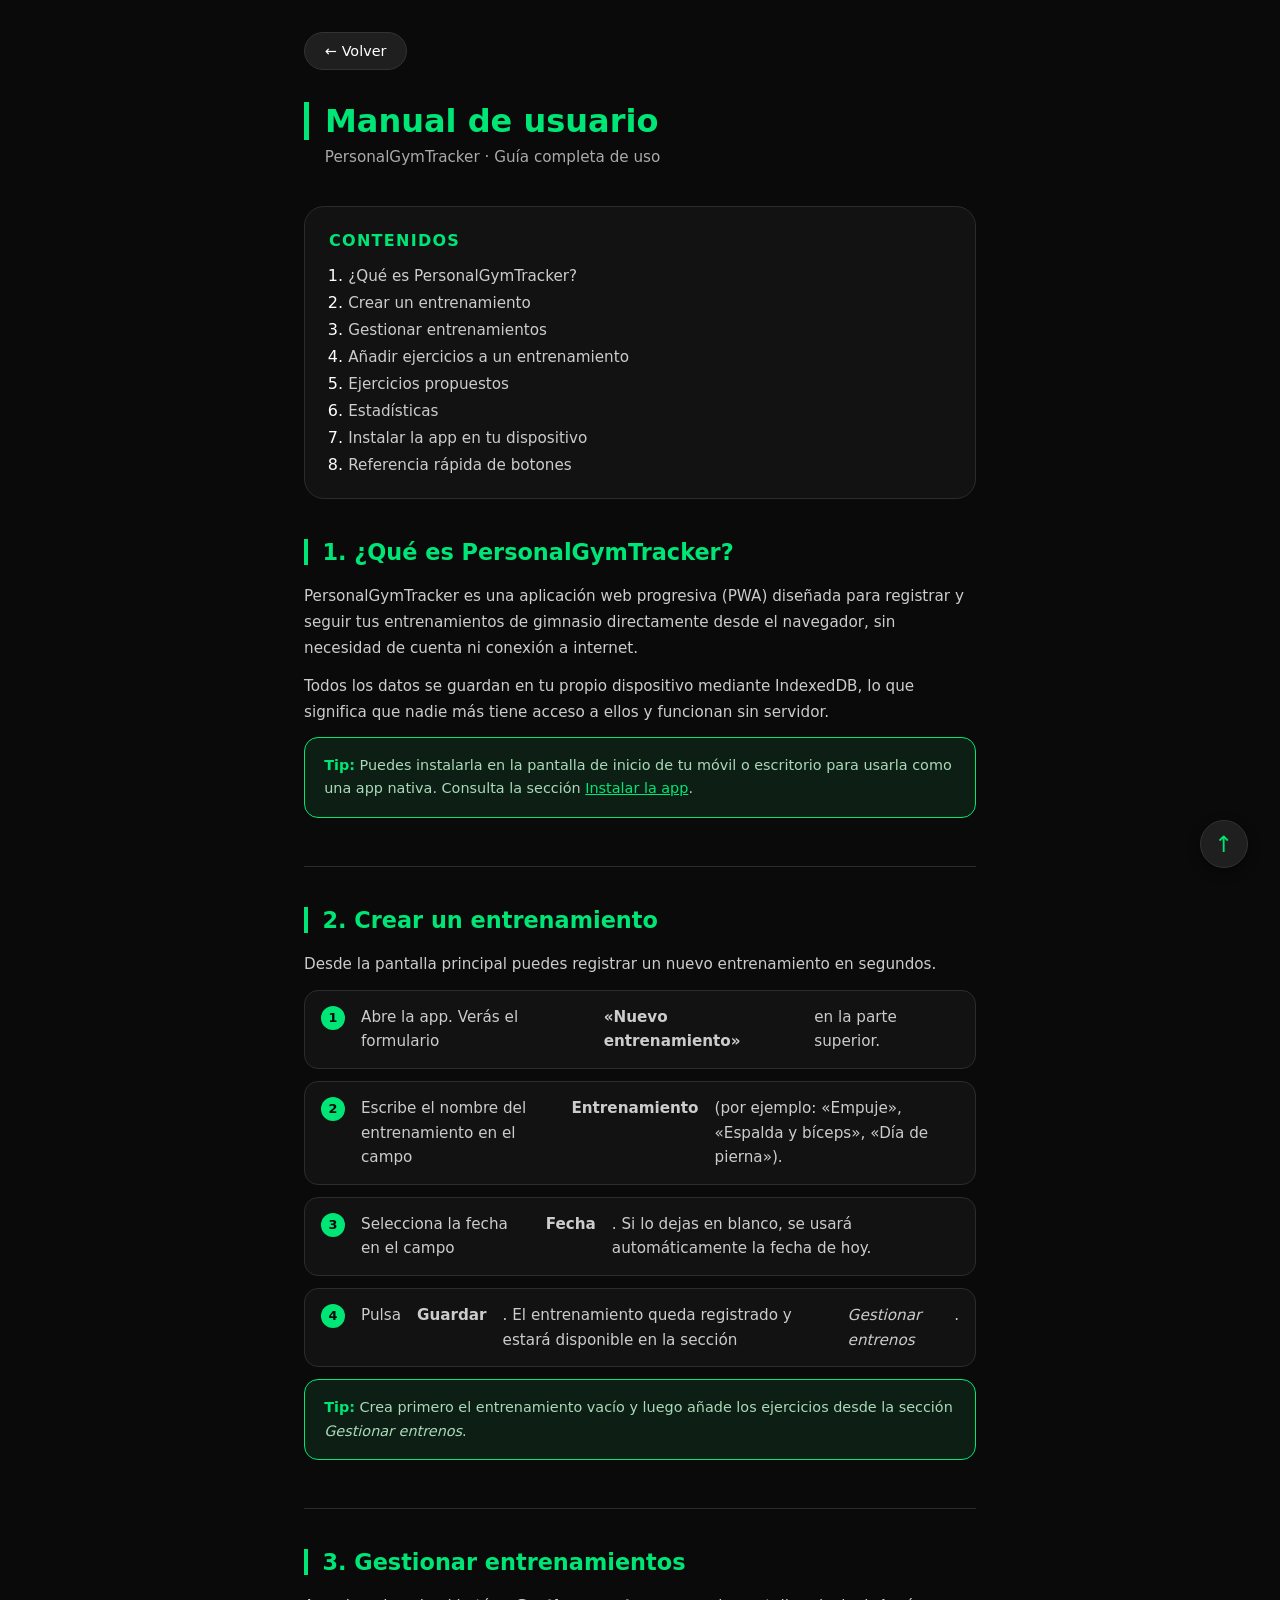
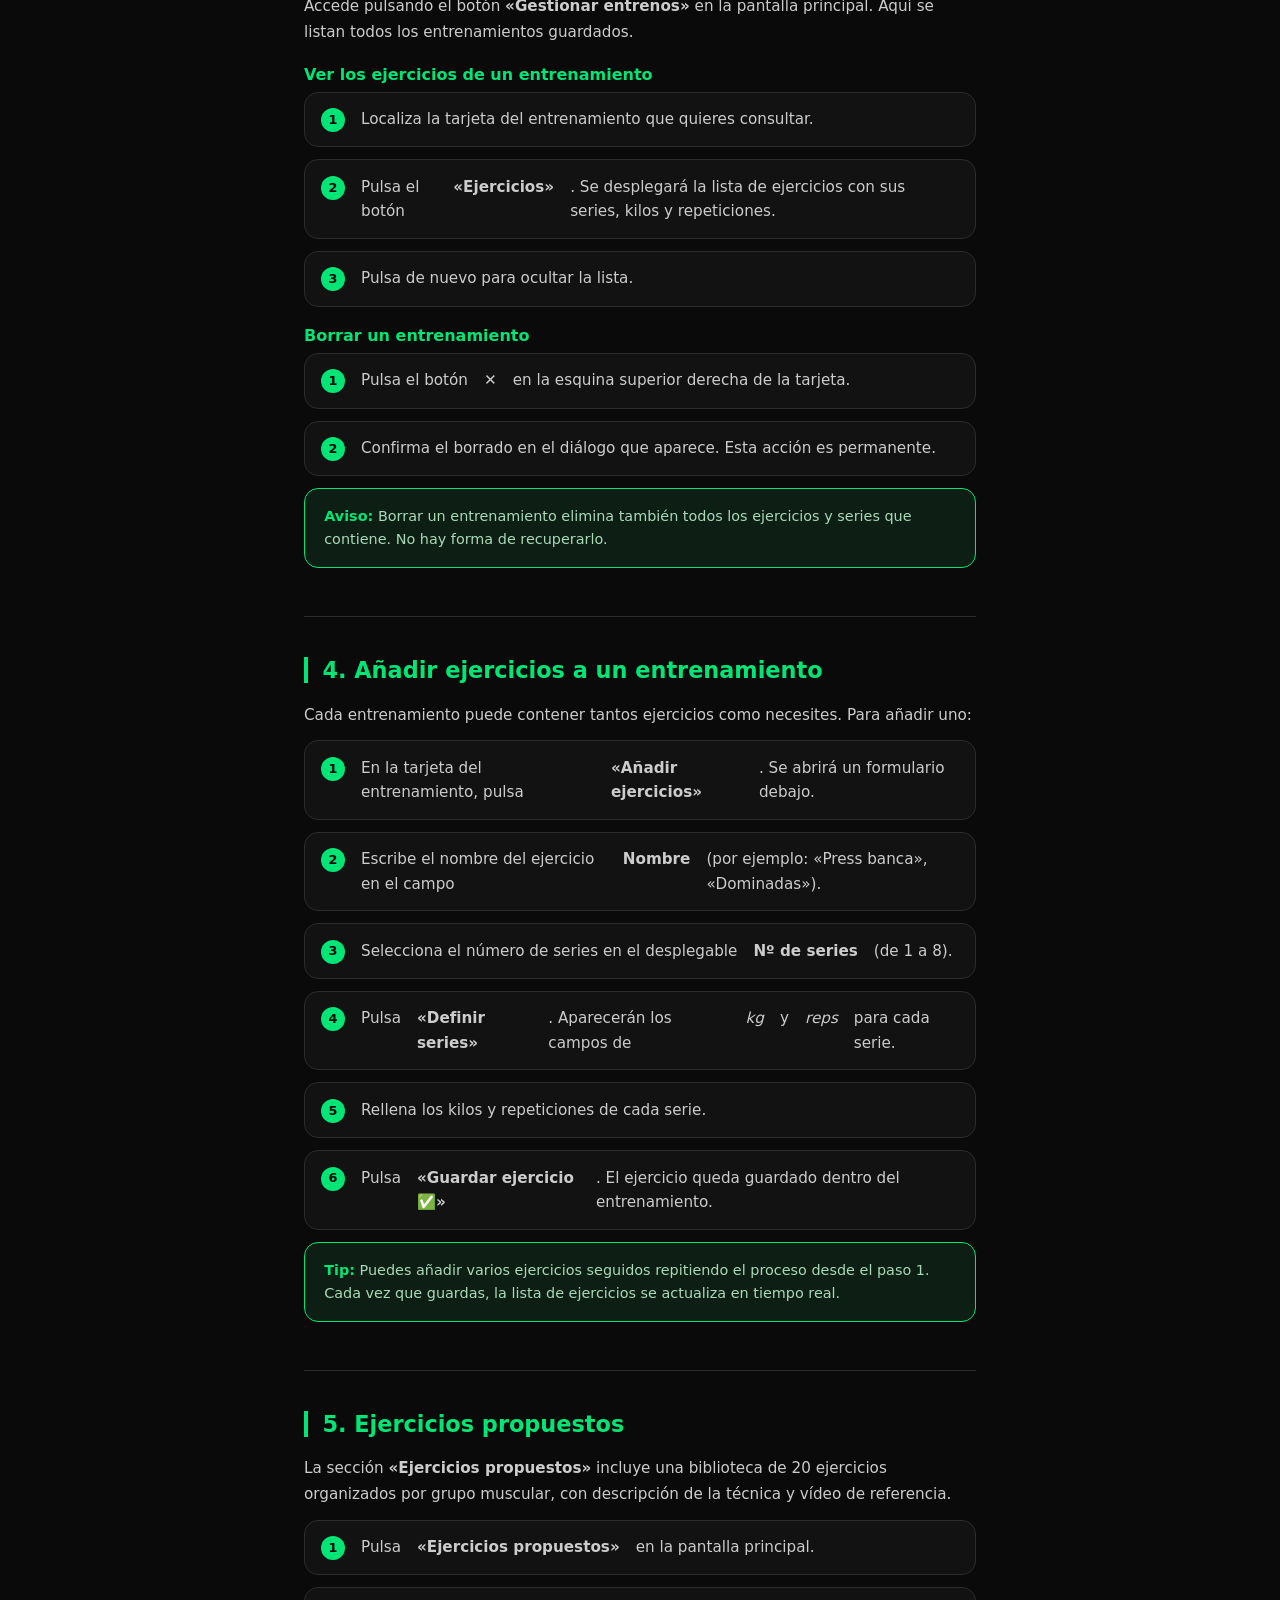
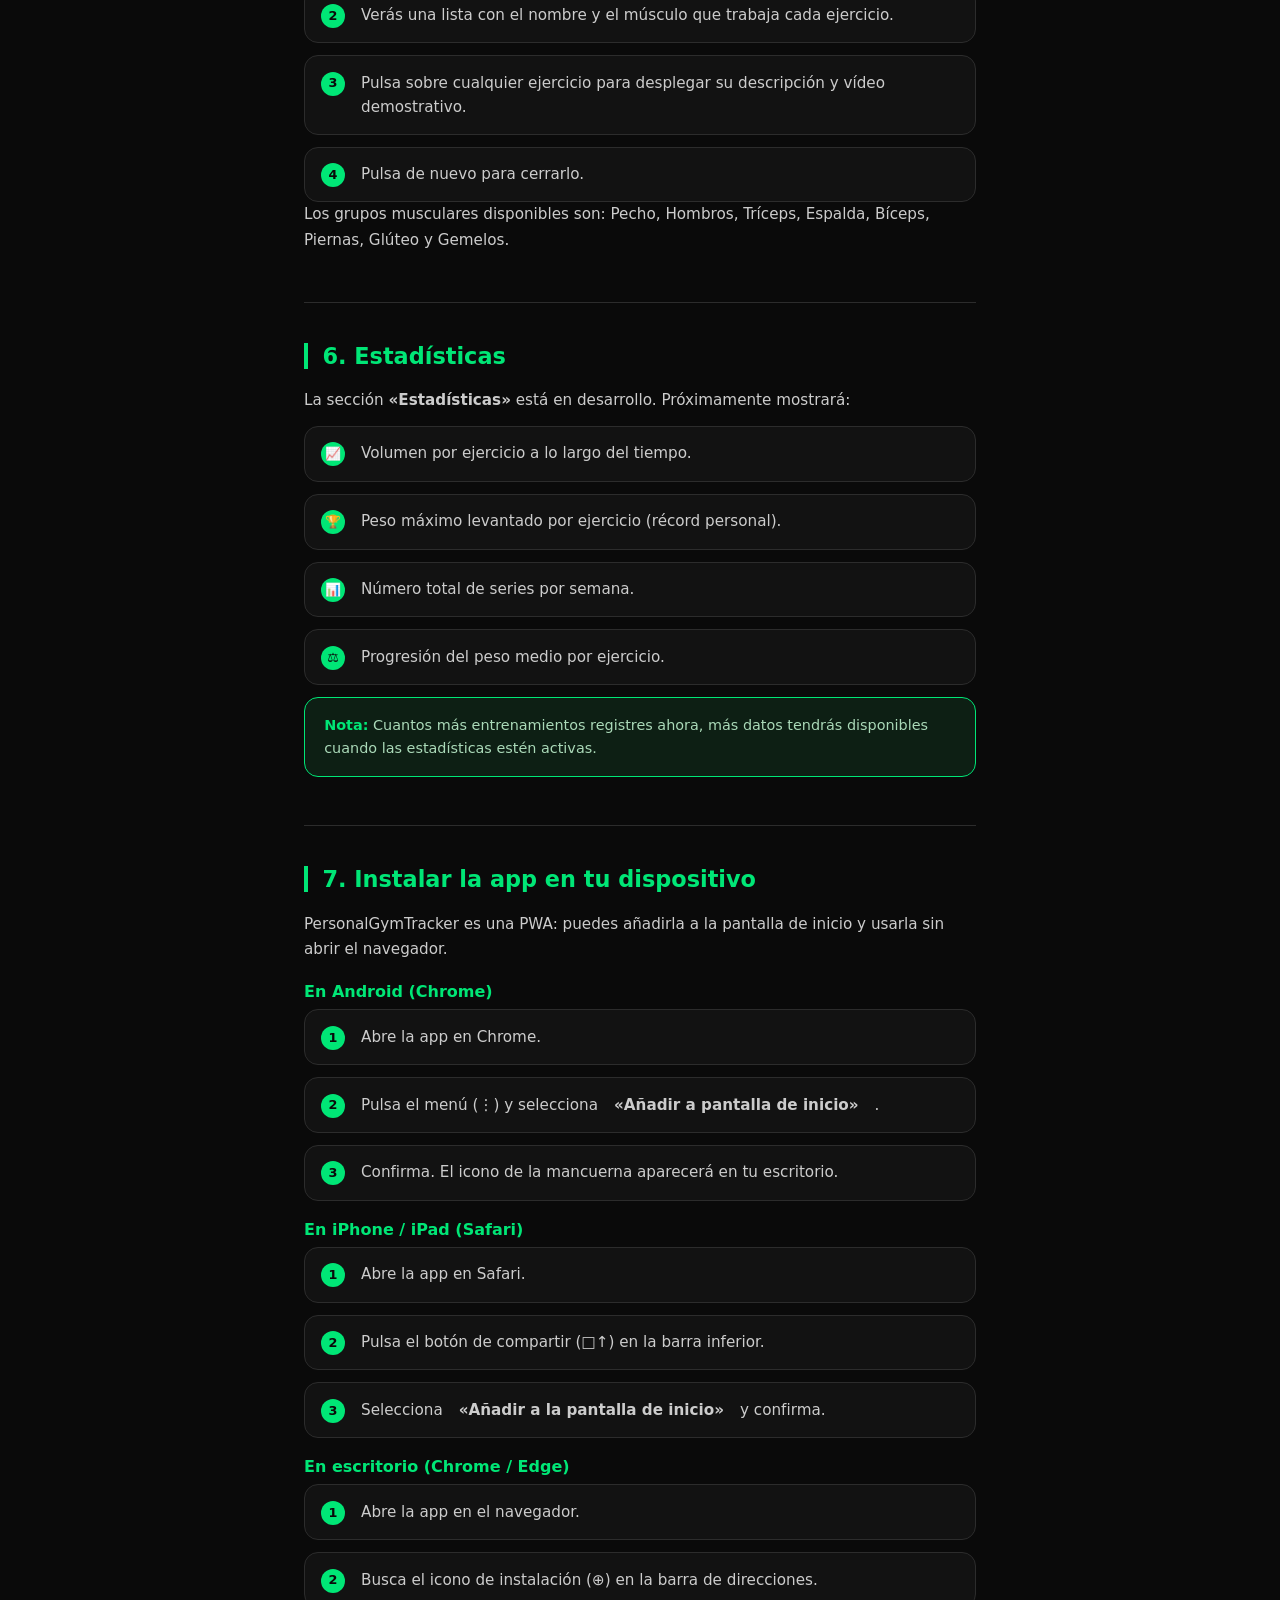
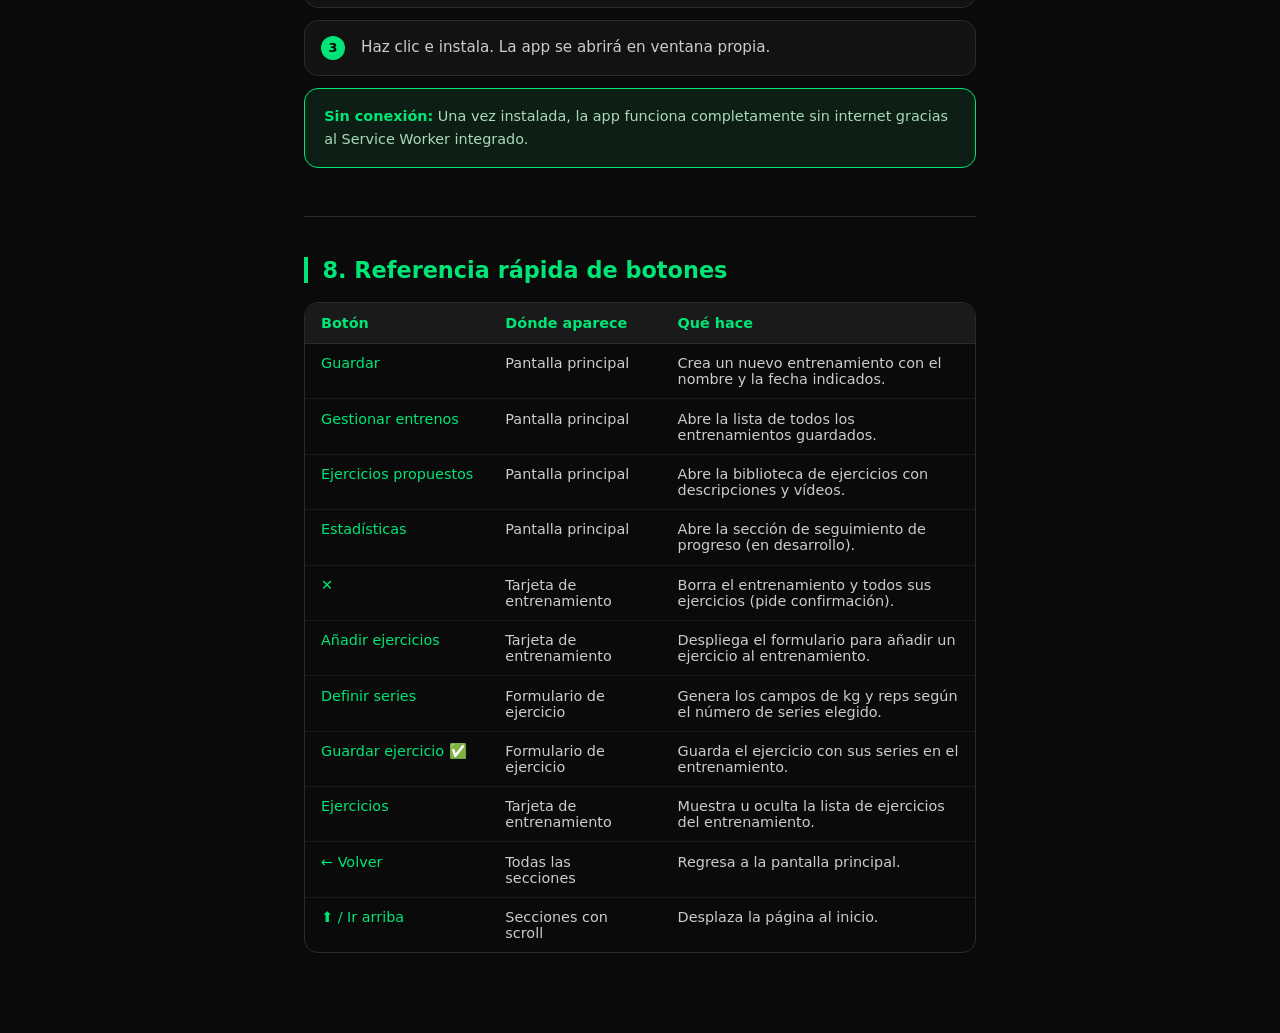
==== manual_usuario.html @ bb11d21a "añadido manual de usuario" ====
<!DOCTYPE html>
<html lang="es">
<head>
  <meta charset="UTF-8">
  <meta name="viewport" content="width=device-width, initial-scale=1.0">
  <title>Manual de usuario — PersonalGymTracker</title>
  <style>
    * {
      margin: 0;
      padding: 0;
      box-sizing: border-box;
    }

    html {
      scroll-behavior: smooth;
    }

    body {
      background-color: #0a0a0a;
      color: #ffffff;
      font-family: system-ui, -apple-system, 'Segoe UI', Roboto, sans-serif;
      padding: 2rem 1.5rem;
      max-width: 720px;
      margin: 0 auto;
    }

    /* ─── CABECERA ─────────────────────────────────────── */
    .cabecera {
      margin-bottom: 2.5rem;
    }

    .cabecera h1 {
      color: #00e676;
      font-size: 2rem;
      font-weight: 700;
      border-left: 5px solid #00e676;
      padding-left: 1rem;
      margin-bottom: 0.5rem;
    }

    .cabecera p {
      color: #aaaaaa;
      font-size: 0.95rem;
      padding-left: 1.3rem;
    }

    /* ─── ÍNDICE ───────────────────────────────────────── */
    nav.indice {
      background-color: #121212;
      border: 1px solid #2c2c2c;
      border-radius: 20px;
      padding: 1.5rem;
      margin-bottom: 2.5rem;
    }

    nav.indice h2 {
      color: #00e676;
      font-size: 1rem;
      font-weight: 600;
      letter-spacing: 0.08em;
      text-transform: uppercase;
      margin-bottom: 1rem;
    }

    nav.indice ol {
      padding-left: 1.2rem;
      display: flex;
      flex-direction: column;
      gap: 0.5rem;
    }

    nav.indice ol li a {
      color: #cccccc;
      text-decoration: none;
      font-size: 0.95rem;
      transition: color 0.2s;
    }

    nav.indice ol li a:hover {
      color: #00e676;
    }

    /* ─── SECCIONES ────────────────────────────────────── */
    section {
      margin-bottom: 3rem;
      scroll-margin-top: 2rem;
    }

    section h2 {
      color: #00e676;
      font-size: 1.4rem;
      font-weight: 700;
      border-left: 4px solid #00e676;
      padding-left: 0.9rem;
      margin-bottom: 1.2rem;
    }

    section h3 {
      color: #00e676;
      font-size: 1rem;
      font-weight: 600;
      margin: 1.2rem 0 0.5rem 0;
    }

    section p {
      color: #cccccc;
      line-height: 1.7;
      font-size: 0.95rem;
      margin-bottom: 0.75rem;
    }

    /* ─── PASOS NUMERADOS ──────────────────────────────── */
    ol.pasos {
      list-style: none;
      padding: 0;
      display: flex;
      flex-direction: column;
      gap: 0.75rem;
      margin-top: 0.5rem;
    }

    ol.pasos li {
      display: flex;
      gap: 1rem;
      align-items: flex-start;
      background-color: #121212;
      border: 1px solid #2c2c2c;
      border-radius: 14px;
      padding: 0.9rem 1rem;
      color: #cccccc;
      font-size: 0.95rem;
      line-height: 1.6;
    }

    ol.pasos li .num {
      flex-shrink: 0;
      background-color: #00e676;
      color: #0a0a0a;
      font-weight: 700;
      font-size: 0.8rem;
      width: 24px;
      height: 24px;
      border-radius: 50%;
      display: flex;
      align-items: center;
      justify-content: center;
      margin-top: 1px;
    }

    /* ─── AVISO / TIP ──────────────────────────────────── */
    .tip {
      background-color: #0d1f14;
      border: 1px solid #00e676;
      border-radius: 14px;
      padding: 1rem 1.2rem;
      color: #aad9b8;
      font-size: 0.9rem;
      line-height: 1.6;
      margin-top: 0.75rem;
    }

    .tip strong {
      color: #00e676;
    }

    /* ─── TABLA DE REFERENCIA ──────────────────────────── */
    .tabla-wrapper {
      overflow-x: auto;
      margin-top: 0.5rem;
      border-radius: 14px;
      border: 1px solid #2c2c2c;
    }

    table {
      width: 100%;
      border-collapse: collapse;
      font-size: 0.9rem;
    }

    thead tr {
      background-color: #1a1a1a;
    }

    thead th {
      color: #00e676;
      text-align: left;
      padding: 0.75rem 1rem;
      font-weight: 600;
      border-bottom: 1px solid #2c2c2c;
    }

    tbody tr {
      border-bottom: 1px solid #1a1a1a;
    }

    tbody tr:last-child {
      border-bottom: none;
    }

    tbody td {
      padding: 0.7rem 1rem;
      color: #cccccc;
      vertical-align: top;
    }

    tbody td:first-child {
      color: #00e676;
      font-weight: 500;
      white-space: nowrap;
    }

    /* ─── DIVISOR ──────────────────────────────────────── */
    hr {
      border: none;
      border-top: 1px solid #2c2c2c;
      margin: 2.5rem 0;
    }

    /* ─── BOTÓN VOLVER ─────────────────────────────────── */
    .btn-volver {
      display: inline-block;
      background-color: #1f1f1f;
      border: 1px solid #333;
      color: white;
      padding: 10px 20px;
      font-size: 0.9rem;
      font-weight: 500;
      border-radius: 60px;
      cursor: pointer;
      transition: all 0.2s ease;
      text-decoration: none;
      margin-bottom: 2rem;
    }

    .btn-volver:hover {
      background-color: #2a2a2a;
      border-color: #00e676;
      color: #00e676;
    }

    /* ─── BOTÓN IR ARRIBA ──────────────────────────────── */
    a.ir-arriba {
      position: fixed;
      bottom: 2rem;
      right: 2rem;
      background-color: #1f1f1f;
      border: 1px solid #333;
      color: #00e676;
      width: 48px;
      height: 48px;
      border-radius: 50%;
      display: flex;
      align-items: center;
      justify-content: center;
      text-decoration: none;
      font-size: 1.4rem;
      transition: all 0.2s ease;
      box-shadow: 0 4px 12px rgba(0,0,0,0.4);
      z-index: 100;
    }

    a.ir-arriba:hover {
      background-color: #2a2a2a;
      border-color: #00e676;
      transform: scale(1.1);
    }

    /* ─── RESPONSIVE ───────────────────────────────────── */
    @media (max-width: 550px) {
      body { padding: 1rem; }
      .cabecera h1 { font-size: 1.6rem; }
      section h2 { font-size: 1.2rem; }
      a.ir-arriba { bottom: 1rem; right: 1rem; width: 40px; height: 40px; font-size: 1.1rem; }
    }
  </style>
</head>

<body id="arriba">

  <a class="btn-volver" href="index.html">← Volver</a>

  <div class="cabecera">
    <h1>Manual de usuario</h1>
    <p>PersonalGymTracker · Guía completa de uso</p>
  </div>

  <!-- ÍNDICE -->
  <nav class="indice" aria-label="Índice de contenidos">
    <h2>Contenidos</h2>
    <ol>
      <li><a href="#que-es">¿Qué es PersonalGymTracker?</a></li>
      <li><a href="#crear-entreno">Crear un entrenamiento</a></li>
      <li><a href="#gestionar-entrenos">Gestionar entrenamientos</a></li>
      <li><a href="#añadir-ejercicios">Añadir ejercicios a un entrenamiento</a></li>
      <li><a href="#ejercicios-propuestos">Ejercicios propuestos</a></li>
      <li><a href="#estadisticas">Estadísticas</a></li>
      <li><a href="#instalar">Instalar la app en tu dispositivo</a></li>
      <li><a href="#referencia">Referencia rápida de botones</a></li>
    </ol>
  </nav>

  <!-- 1. QUÉ ES -->
  <section id="que-es">
    <h2>1. ¿Qué es PersonalGymTracker?</h2>
    <p>PersonalGymTracker es una aplicación web progresiva (PWA) diseñada para registrar y seguir tus entrenamientos de gimnasio directamente desde el navegador, sin necesidad de cuenta ni conexión a internet.</p>
    <p>Todos los datos se guardan en tu propio dispositivo mediante IndexedDB, lo que significa que nadie más tiene acceso a ellos y funcionan sin servidor.</p>
    <div class="tip">
      <strong>Tip:</strong> Puedes instalarla en la pantalla de inicio de tu móvil o escritorio para usarla como una app nativa. Consulta la sección <a href="#instalar" style="color:#00e676">Instalar la app</a>.
    </div>
  </section>

  <hr>

  <!-- 2. CREAR ENTRENO -->
  <section id="crear-entreno">
    <h2>2. Crear un entrenamiento</h2>
    <p>Desde la pantalla principal puedes registrar un nuevo entrenamiento en segundos.</p>
    <ol class="pasos">
      <li><span class="num">1</span>Abre la app. Verás el formulario <strong>«Nuevo entrenamiento»</strong> en la parte superior.</li>
      <li><span class="num">2</span>Escribe el nombre del entrenamiento en el campo <strong>Entrenamiento</strong> (por ejemplo: «Empuje», «Espalda y bíceps», «Día de pierna»).</li>
      <li><span class="num">3</span>Selecciona la fecha en el campo <strong>Fecha</strong>. Si lo dejas en blanco, se usará automáticamente la fecha de hoy.</li>
      <li><span class="num">4</span>Pulsa <strong>Guardar</strong>. El entrenamiento queda registrado y estará disponible en la sección <em>Gestionar entrenos</em>.</li>
    </ol>
    <div class="tip">
      <strong>Tip:</strong> Crea primero el entrenamiento vacío y luego añade los ejercicios desde la sección <em>Gestionar entrenos</em>.
    </div>
  </section>

  <hr>

  <!-- 3. GESTIONAR ENTRENOS -->
  <section id="gestionar-entrenos">
    <h2>3. Gestionar entrenamientos</h2>
    <p>Accede pulsando el botón <strong>«Gestionar entrenos»</strong> en la pantalla principal. Aquí se listan todos los entrenamientos guardados.</p>

    <h3>Ver los ejercicios de un entrenamiento</h3>
    <ol class="pasos">
      <li><span class="num">1</span>Localiza la tarjeta del entrenamiento que quieres consultar.</li>
      <li><span class="num">2</span>Pulsa el botón <strong>«Ejercicios»</strong>. Se desplegará la lista de ejercicios con sus series, kilos y repeticiones.</li>
      <li><span class="num">3</span>Pulsa de nuevo para ocultar la lista.</li>
    </ol>

    <h3>Borrar un entrenamiento</h3>
    <ol class="pasos">
      <li><span class="num">1</span>Pulsa el botón <strong>✕</strong> en la esquina superior derecha de la tarjeta.</li>
      <li><span class="num">2</span>Confirma el borrado en el diálogo que aparece. Esta acción es permanente.</li>
    </ol>

    <div class="tip">
      <strong>Aviso:</strong> Borrar un entrenamiento elimina también todos los ejercicios y series que contiene. No hay forma de recuperarlo.
    </div>
  </section>

  <hr>

  <!-- 4. AÑADIR EJERCICIOS -->
  <section id="añadir-ejercicios">
    <h2>4. Añadir ejercicios a un entrenamiento</h2>
    <p>Cada entrenamiento puede contener tantos ejercicios como necesites. Para añadir uno:</p>
    <ol class="pasos">
      <li><span class="num">1</span>En la tarjeta del entrenamiento, pulsa <strong>«Añadir ejercicios»</strong>. Se abrirá un formulario debajo.</li>
      <li><span class="num">2</span>Escribe el nombre del ejercicio en el campo <strong>Nombre</strong> (por ejemplo: «Press banca», «Dominadas»).</li>
      <li><span class="num">3</span>Selecciona el número de series en el desplegable <strong>Nº de series</strong> (de 1 a 8).</li>
      <li><span class="num">4</span>Pulsa <strong>«Definir series»</strong>. Aparecerán los campos de <em>kg</em> y <em>reps</em> para cada serie.</li>
      <li><span class="num">5</span>Rellena los kilos y repeticiones de cada serie.</li>
      <li><span class="num">6</span>Pulsa <strong>«Guardar ejercicio ✅»</strong>. El ejercicio queda guardado dentro del entrenamiento.</li>
    </ol>
    <div class="tip">
      <strong>Tip:</strong> Puedes añadir varios ejercicios seguidos repitiendo el proceso desde el paso 1. Cada vez que guardas, la lista de ejercicios se actualiza en tiempo real.
    </div>
  </section>

  <hr>

  <!-- 5. EJERCICIOS PROPUESTOS -->
  <section id="ejercicios-propuestos">
    <h2>5. Ejercicios propuestos</h2>
    <p>La sección <strong>«Ejercicios propuestos»</strong> incluye una biblioteca de 20 ejercicios organizados por grupo muscular, con descripción de la técnica y vídeo de referencia.</p>
    <ol class="pasos">
      <li><span class="num">1</span>Pulsa <strong>«Ejercicios propuestos»</strong> en la pantalla principal.</li>
      <li><span class="num">2</span>Verás una lista con el nombre y el músculo que trabaja cada ejercicio.</li>
      <li><span class="num">3</span>Pulsa sobre cualquier ejercicio para desplegar su descripción y vídeo demostrativo.</li>
      <li><span class="num">4</span>Pulsa de nuevo para cerrarlo.</li>
    </ol>
    <p>Los grupos musculares disponibles son: Pecho, Hombros, Tríceps, Espalda, Bíceps, Piernas, Glúteo y Gemelos.</p>
  </section>

  <hr>

  <!-- 6. ESTADÍSTICAS -->
  <section id="estadisticas">
    <h2>6. Estadísticas</h2>
    <p>La sección <strong>«Estadísticas»</strong> está en desarrollo. Próximamente mostrará:</p>
    <ol class="pasos">
      <li><span class="num">📈</span>Volumen por ejercicio a lo largo del tiempo.</li>
      <li><span class="num">🏆</span>Peso máximo levantado por ejercicio (récord personal).</li>
      <li><span class="num">📊</span>Número total de series por semana.</li>
      <li><span class="num">⚖️</span>Progresión del peso medio por ejercicio.</li>
    </ol>
    <div class="tip">
      <strong>Nota:</strong> Cuantos más entrenamientos registres ahora, más datos tendrás disponibles cuando las estadísticas estén activas.
    </div>
  </section>

  <hr>

  <!-- 7. INSTALAR -->
  <section id="instalar">
    <h2>7. Instalar la app en tu dispositivo</h2>
    <p>PersonalGymTracker es una PWA: puedes añadirla a la pantalla de inicio y usarla sin abrir el navegador.</p>

    <h3>En Android (Chrome)</h3>
    <ol class="pasos">
      <li><span class="num">1</span>Abre la app en Chrome.</li>
      <li><span class="num">2</span>Pulsa el menú (⋮) y selecciona <strong>«Añadir a pantalla de inicio»</strong>.</li>
      <li><span class="num">3</span>Confirma. El icono de la mancuerna aparecerá en tu escritorio.</li>
    </ol>

    <h3>En iPhone / iPad (Safari)</h3>
    <ol class="pasos">
      <li><span class="num">1</span>Abre la app en Safari.</li>
      <li><span class="num">2</span>Pulsa el botón de compartir (□↑) en la barra inferior.</li>
      <li><span class="num">3</span>Selecciona <strong>«Añadir a la pantalla de inicio»</strong> y confirma.</li>
    </ol>

    <h3>En escritorio (Chrome / Edge)</h3>
    <ol class="pasos">
      <li><span class="num">1</span>Abre la app en el navegador.</li>
      <li><span class="num">2</span>Busca el icono de instalación (⊕) en la barra de direcciones.</li>
      <li><span class="num">3</span>Haz clic e instala. La app se abrirá en ventana propia.</li>
    </ol>

    <div class="tip">
      <strong>Sin conexión:</strong> Una vez instalada, la app funciona completamente sin internet gracias al Service Worker integrado.
    </div>
  </section>

  <hr>

  <!-- 8. REFERENCIA RÁPIDA -->
  <section id="referencia">
    <h2>8. Referencia rápida de botones</h2>
    <div class="tabla-wrapper">
      <table>
        <thead>
          <tr>
            <th>Botón</th>
            <th>Dónde aparece</th>
            <th>Qué hace</th>
          </tr>
        </thead>
        <tbody>
          <tr>
            <td>Guardar</td>
            <td>Pantalla principal</td>
            <td>Crea un nuevo entrenamiento con el nombre y la fecha indicados.</td>
          </tr>
          <tr>
            <td>Gestionar entrenos</td>
            <td>Pantalla principal</td>
            <td>Abre la lista de todos los entrenamientos guardados.</td>
          </tr>
          <tr>
            <td>Ejercicios propuestos</td>
            <td>Pantalla principal</td>
            <td>Abre la biblioteca de ejercicios con descripciones y vídeos.</td>
          </tr>
          <tr>
            <td>Estadísticas</td>
            <td>Pantalla principal</td>
            <td>Abre la sección de seguimiento de progreso (en desarrollo).</td>
          </tr>
          <tr>
            <td>✕</td>
            <td>Tarjeta de entrenamiento</td>
            <td>Borra el entrenamiento y todos sus ejercicios (pide confirmación).</td>
          </tr>
          <tr>
            <td>Añadir ejercicios</td>
            <td>Tarjeta de entrenamiento</td>
            <td>Despliega el formulario para añadir un ejercicio al entrenamiento.</td>
          </tr>
          <tr>
            <td>Definir series</td>
            <td>Formulario de ejercicio</td>
            <td>Genera los campos de kg y reps según el número de series elegido.</td>
          </tr>
          <tr>
            <td>Guardar ejercicio ✅</td>
            <td>Formulario de ejercicio</td>
            <td>Guarda el ejercicio con sus series en el entrenamiento.</td>
          </tr>
          <tr>
            <td>Ejercicios</td>
            <td>Tarjeta de entrenamiento</td>
            <td>Muestra u oculta la lista de ejercicios del entrenamiento.</td>
          </tr>
          <tr>
            <td>← Volver</td>
            <td>Todas las secciones</td>
            <td>Regresa a la pantalla principal.</td>
          </tr>
          <tr>
            <td>⬆ / Ir arriba</td>
            <td>Secciones con scroll</td>
            <td>Desplaza la página al inicio.</td>
          </tr>
        </tbody>
      </table>
    </div>
  </section>

  <a class="ir-arriba" href="#arriba" aria-label="Ir arriba">↑</a>

</body>
</html>
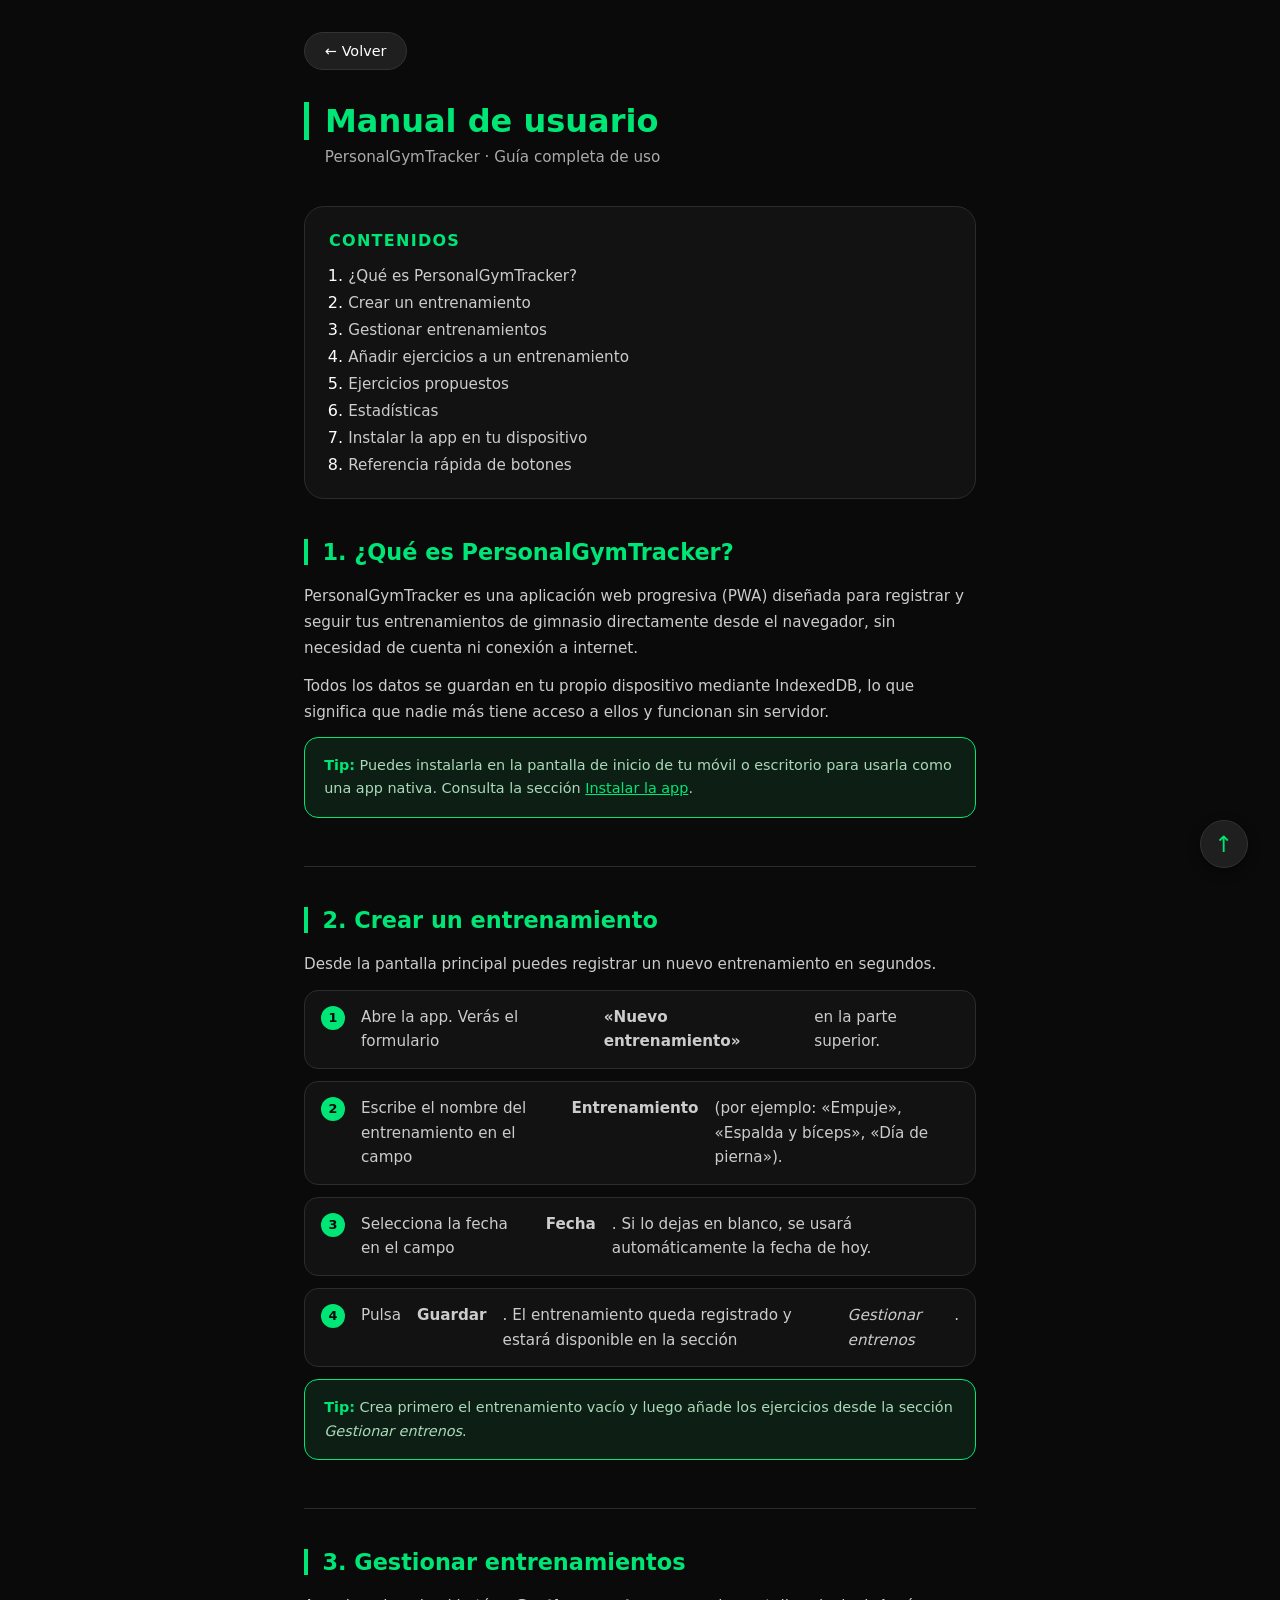
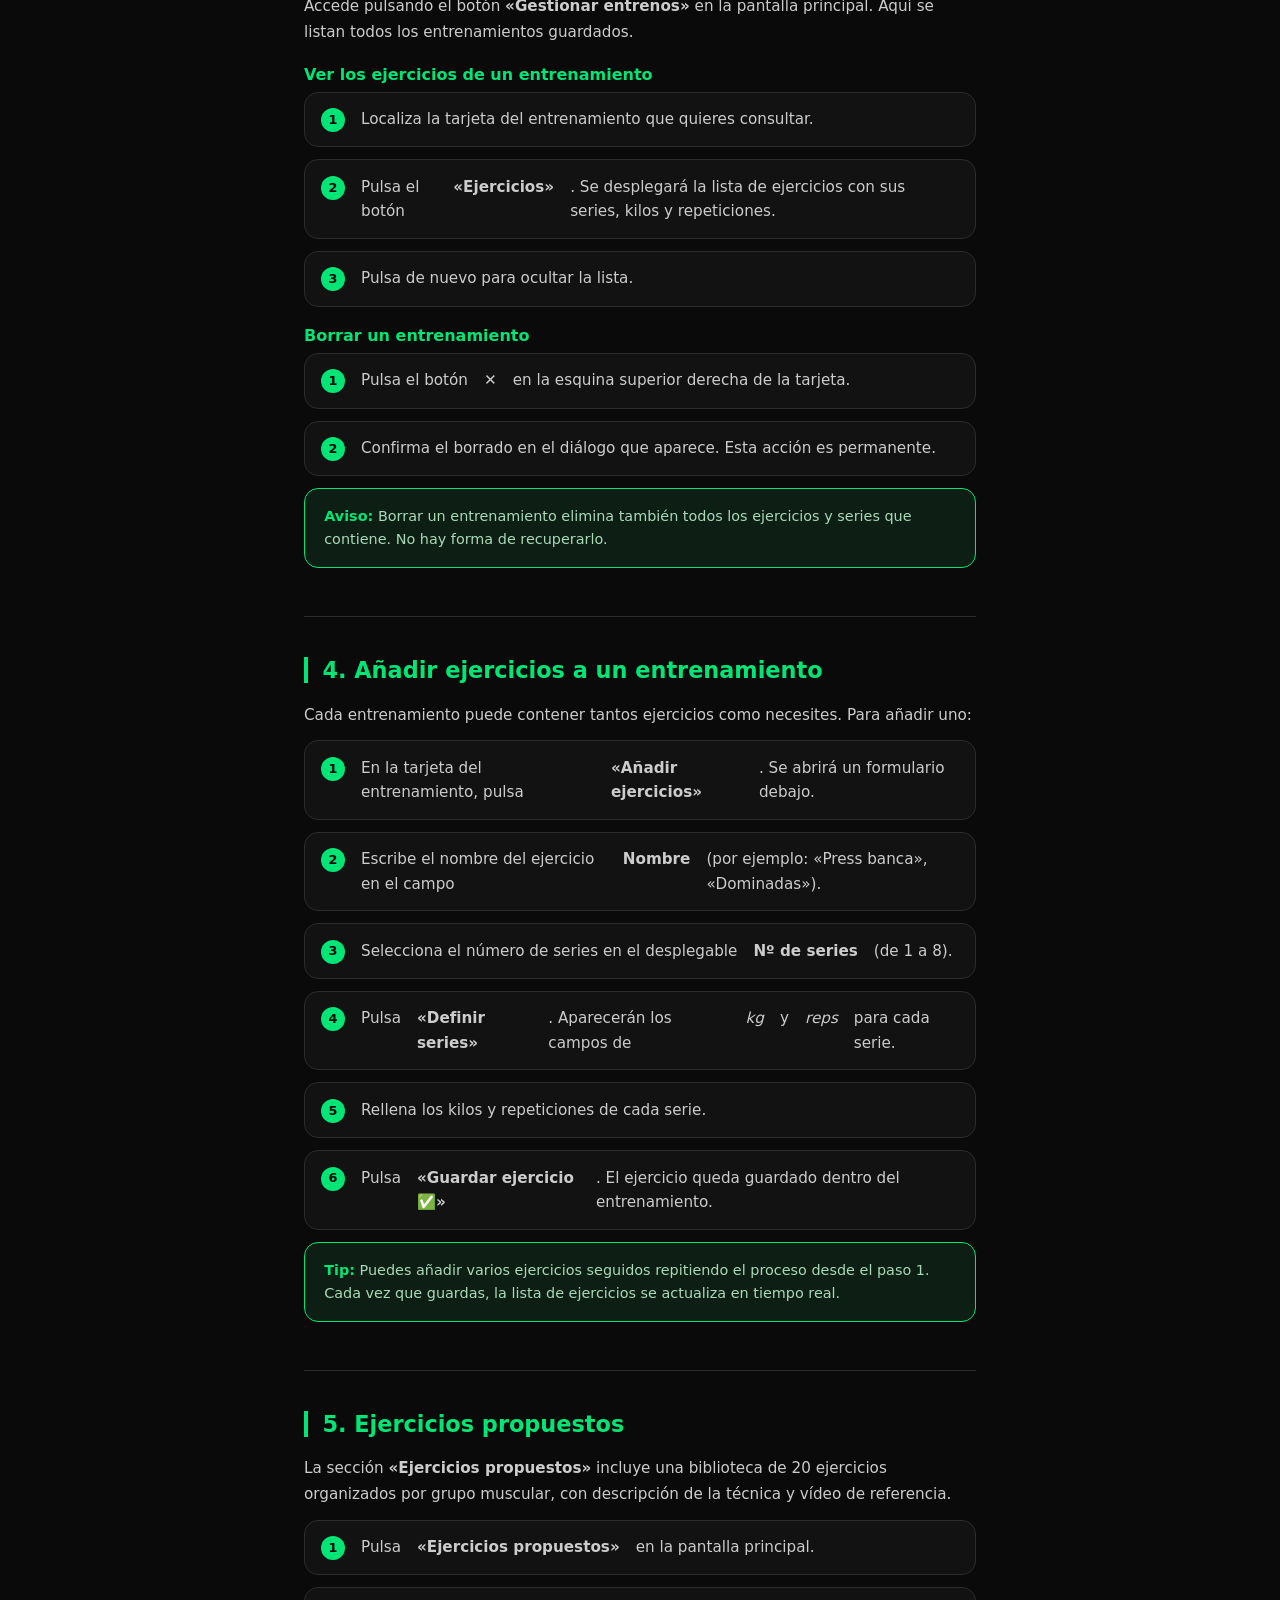
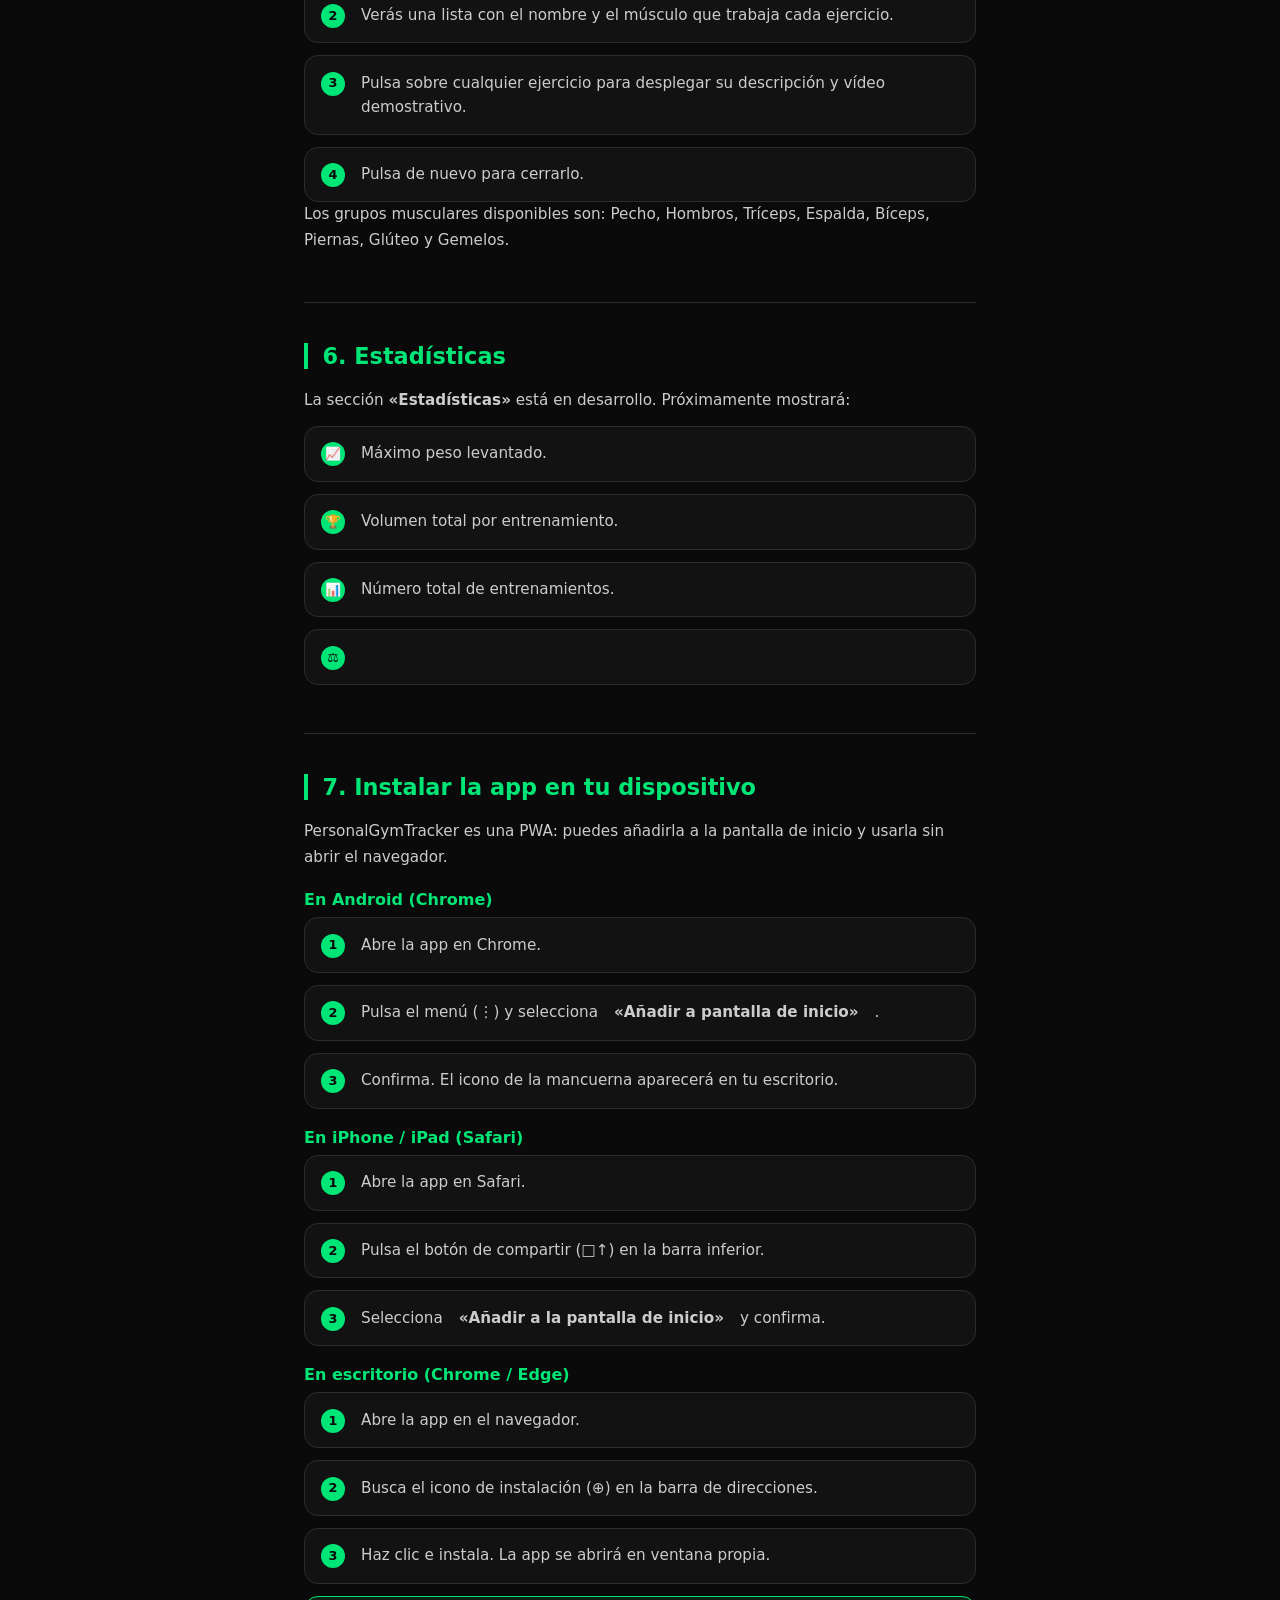
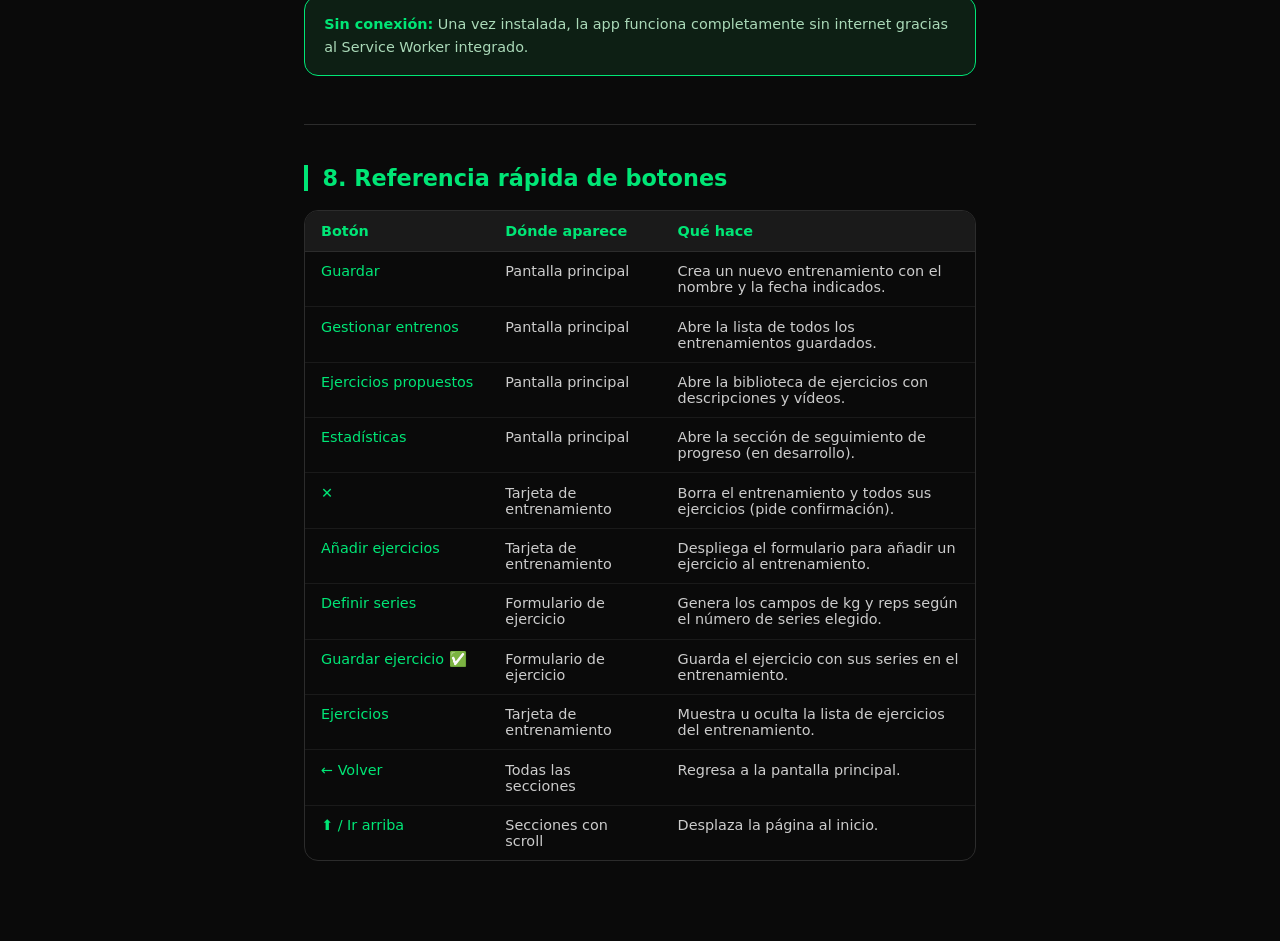
==== commit 0b9c30d9: "cambios en seccion entrenos, implementado desplegable para seleccionar nombre del entreno en lugar d" ====
--- a/manual_usuario.html
+++ b/manual_usuario.html
@@ -392,14 +392,11 @@
     <h2>6. Estadísticas</h2>
     <p>La sección <strong>«Estadísticas»</strong> está en desarrollo. Próximamente mostrará:</p>
     <ol class="pasos">
-      <li><span class="num">📈</span>Volumen por ejercicio a lo largo del tiempo.</li>
-      <li><span class="num">🏆</span>Peso máximo levantado por ejercicio (récord personal).</li>
-      <li><span class="num">📊</span>Número total de series por semana.</li>
-      <li><span class="num">⚖️</span>Progresión del peso medio por ejercicio.</li>
-    </ol>
-    <div class="tip">
-      <strong>Nota:</strong> Cuantos más entrenamientos registres ahora, más datos tendrás disponibles cuando las estadísticas estén activas.
-    </div>
+      <li><span class="num">📈</span>Máximo peso levantado.</li>
+      <li><span class="num">🏆</span>Volumen total por entrenamiento.</li>
+      <li><span class="num">📊</span>Número total de entrenamientos.</li>
+      <li><span class="num">⚖️</span></li>
+    </ol>
   </section>
 
   <hr>
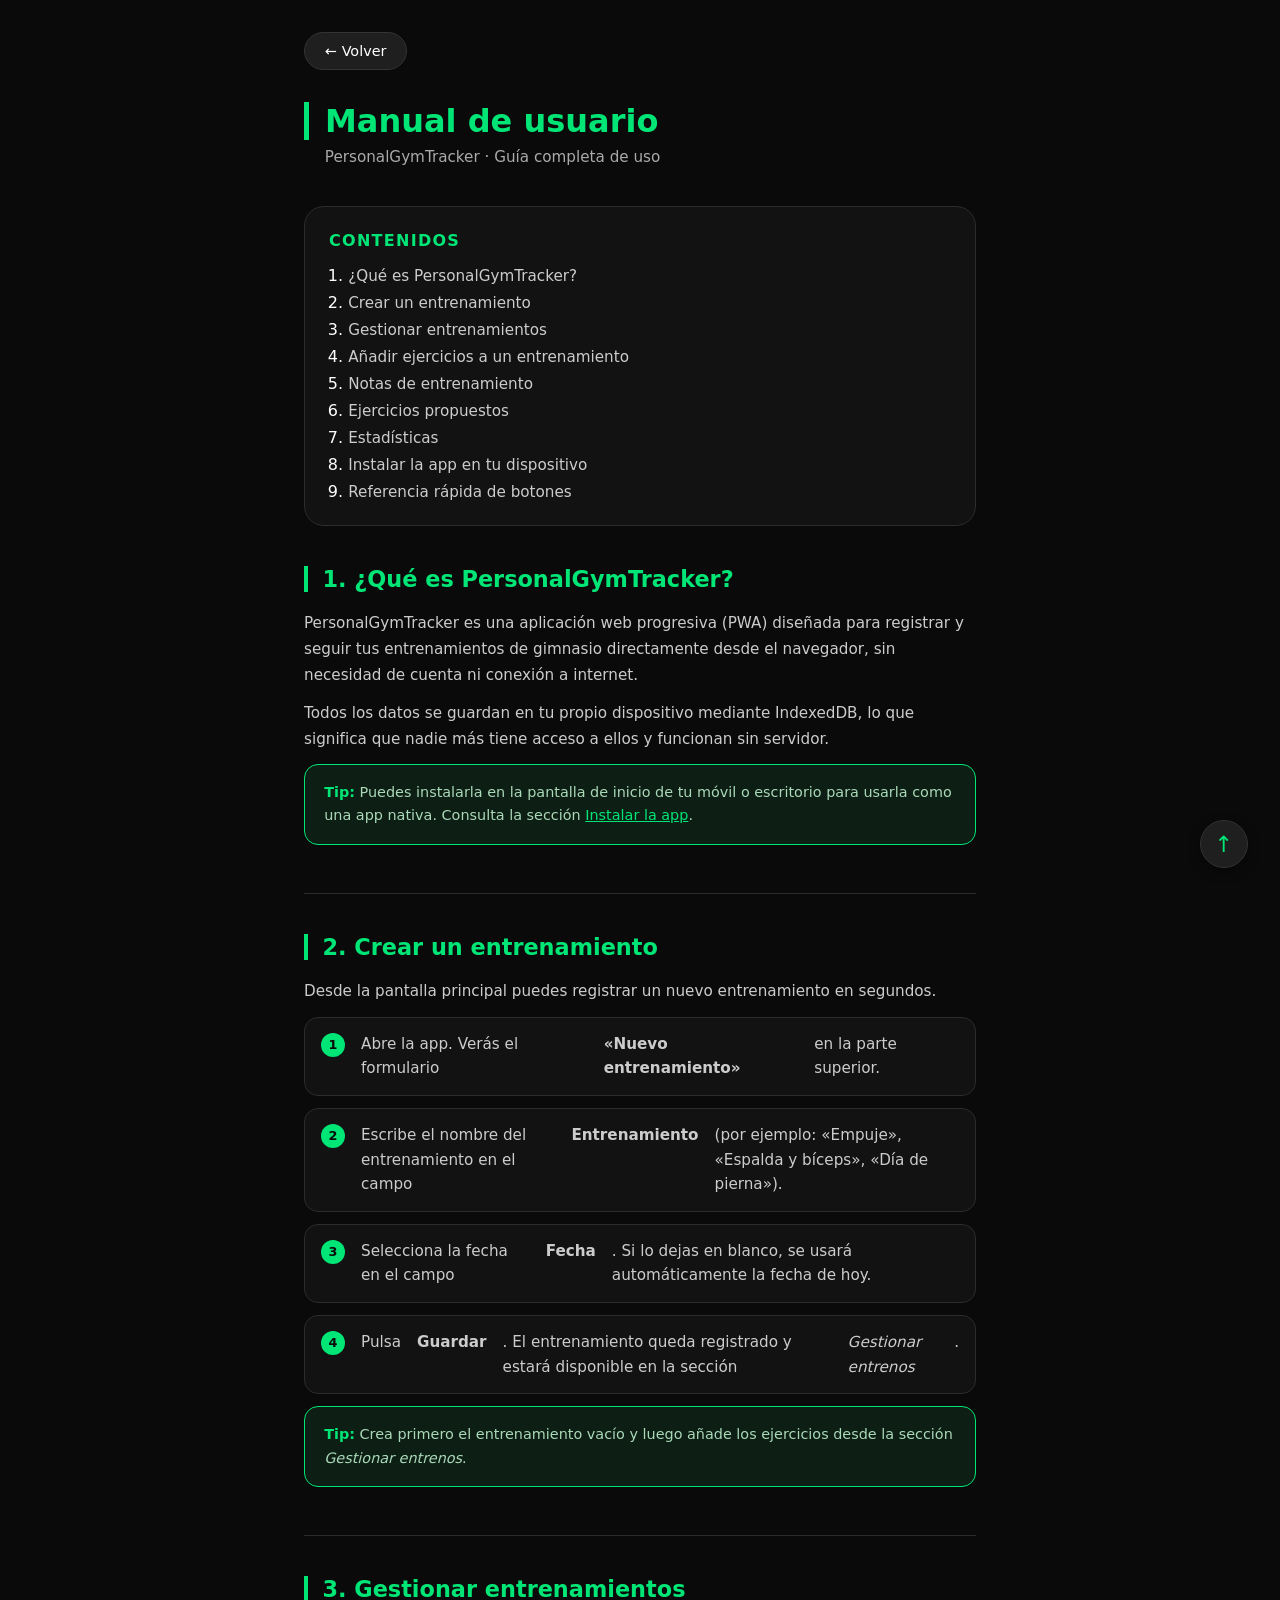
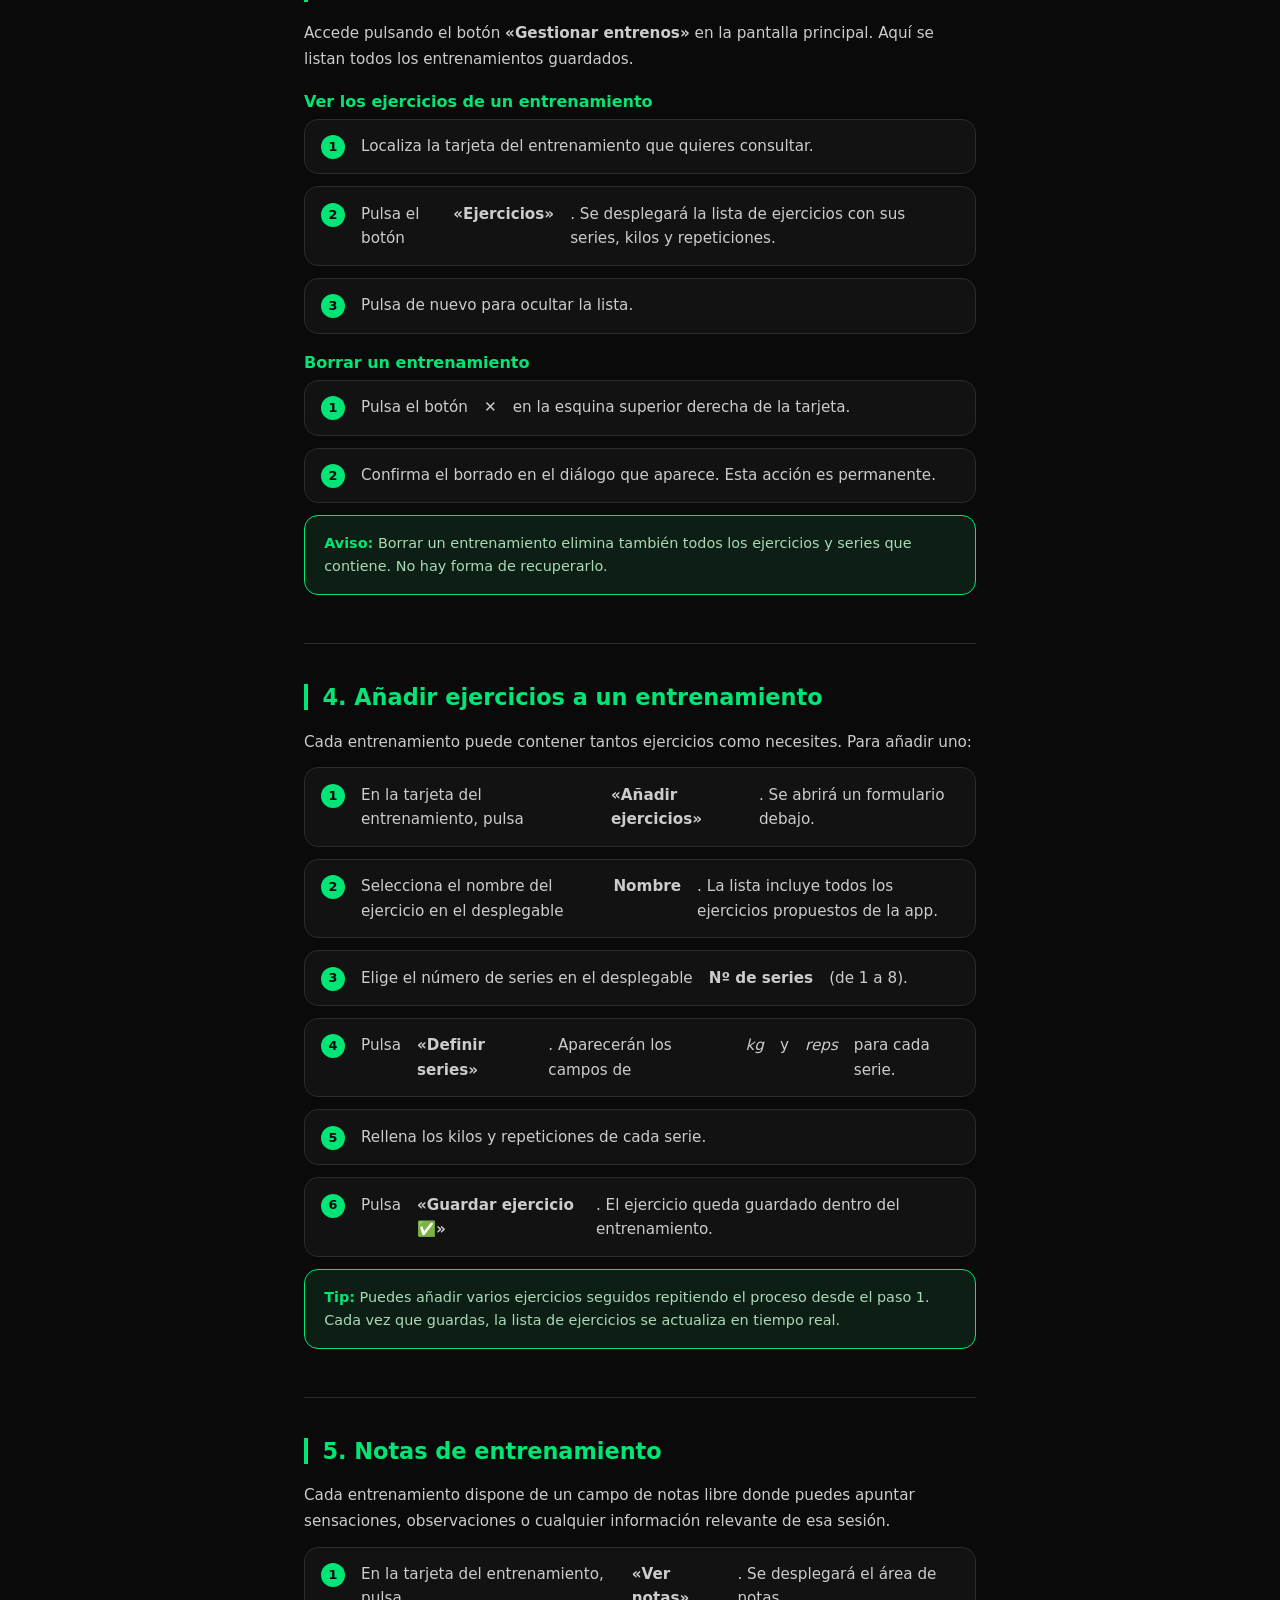
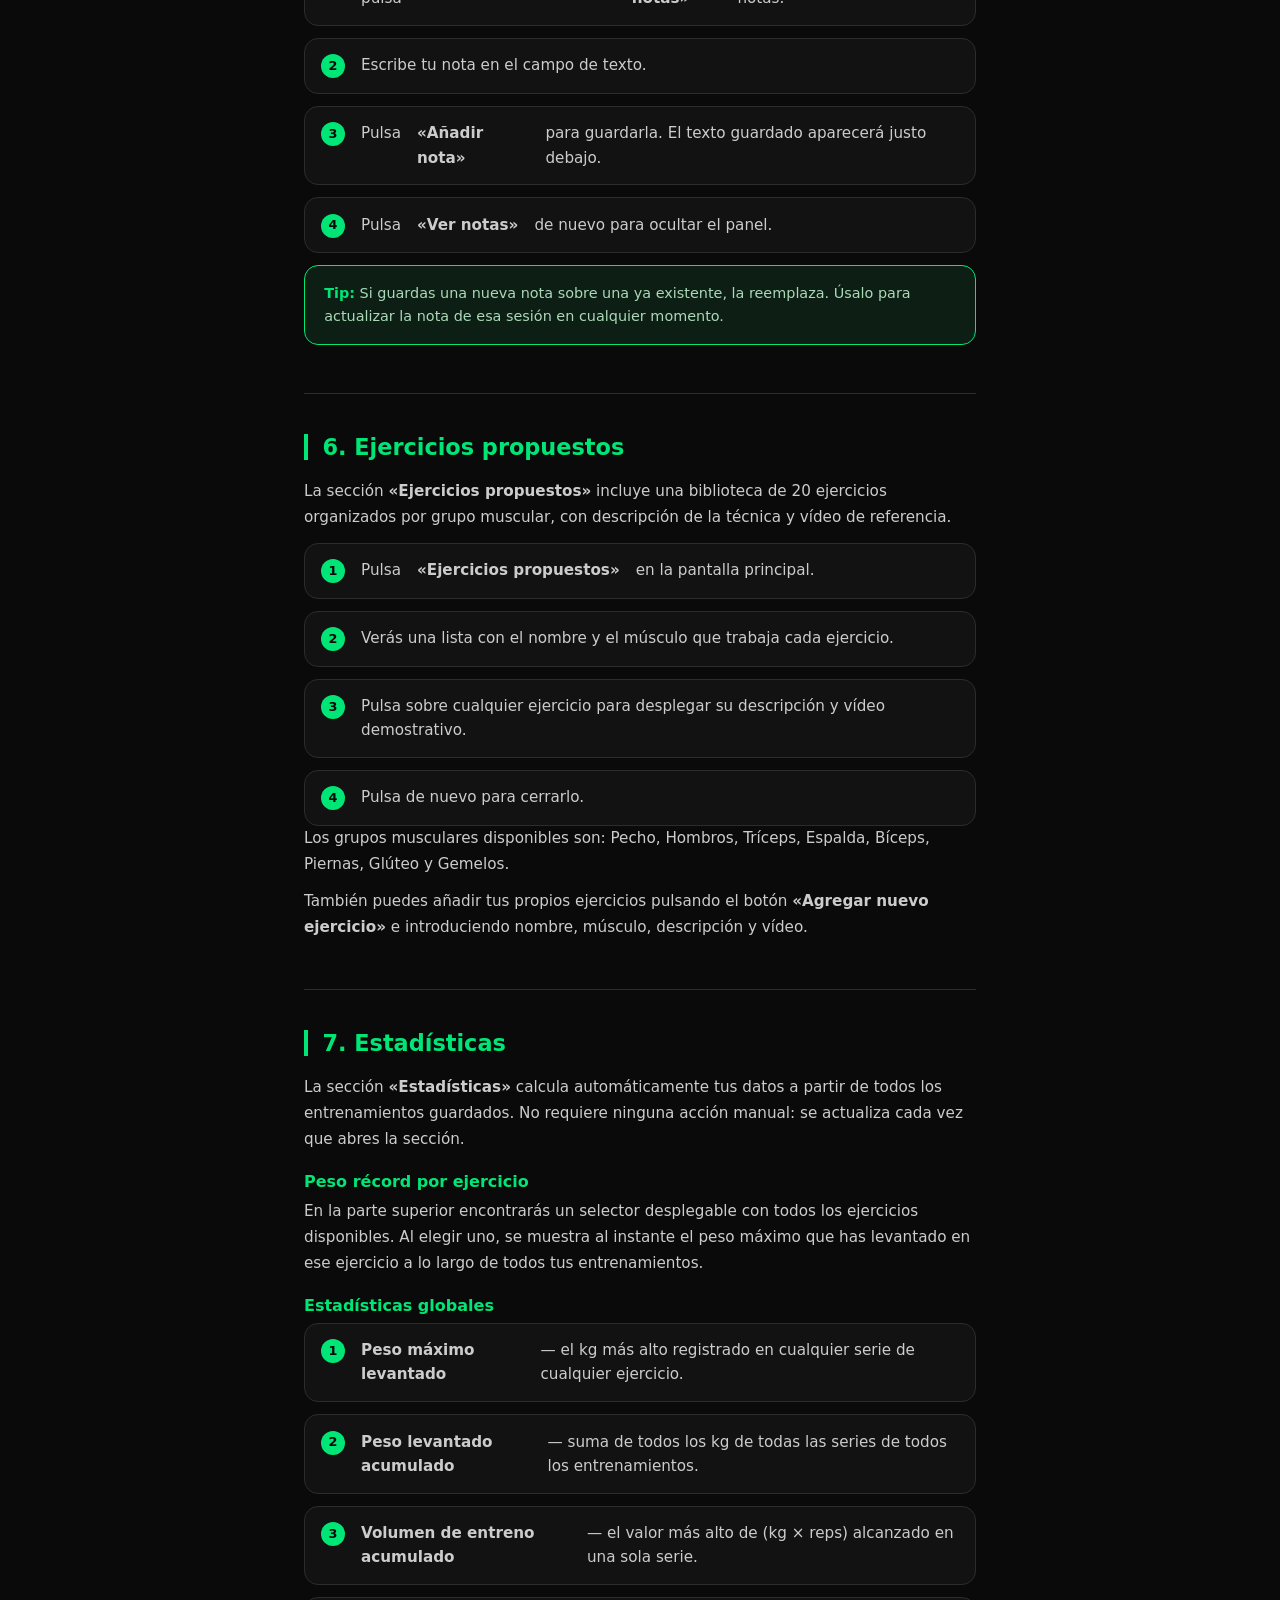
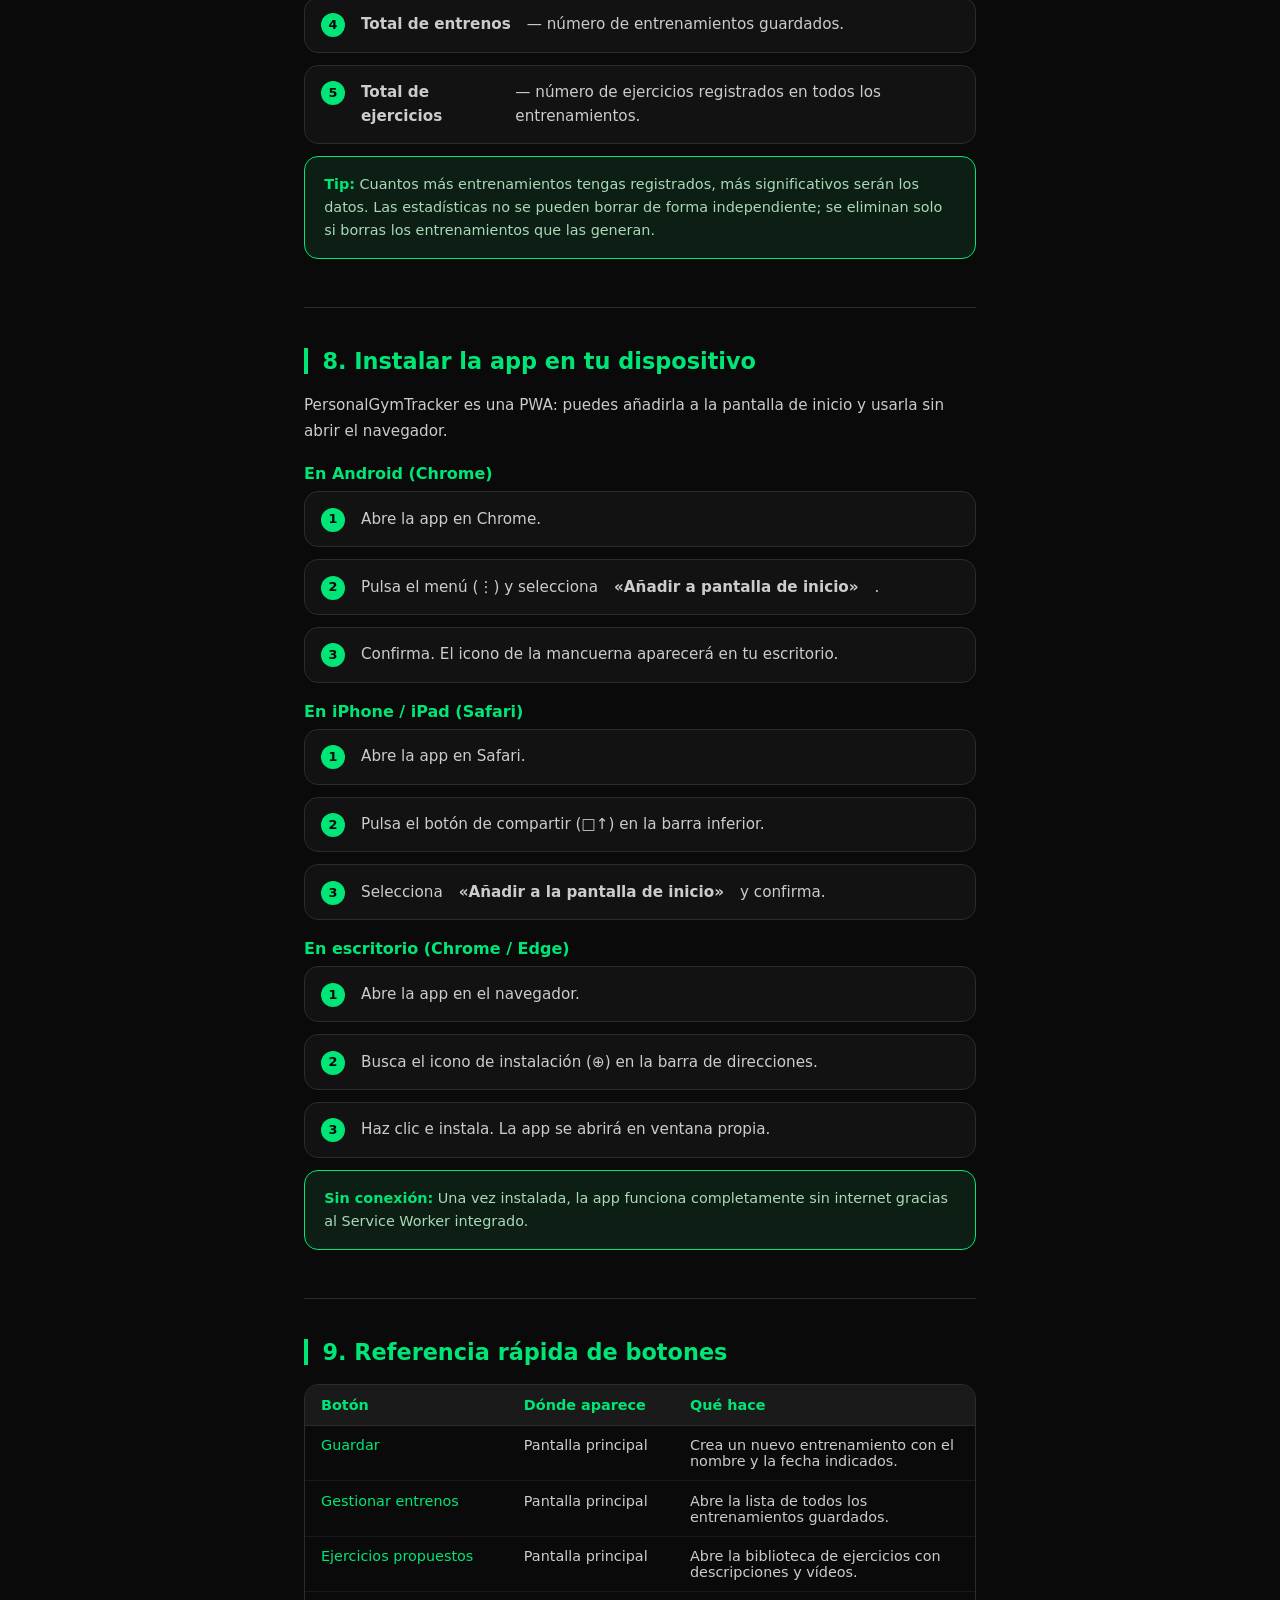
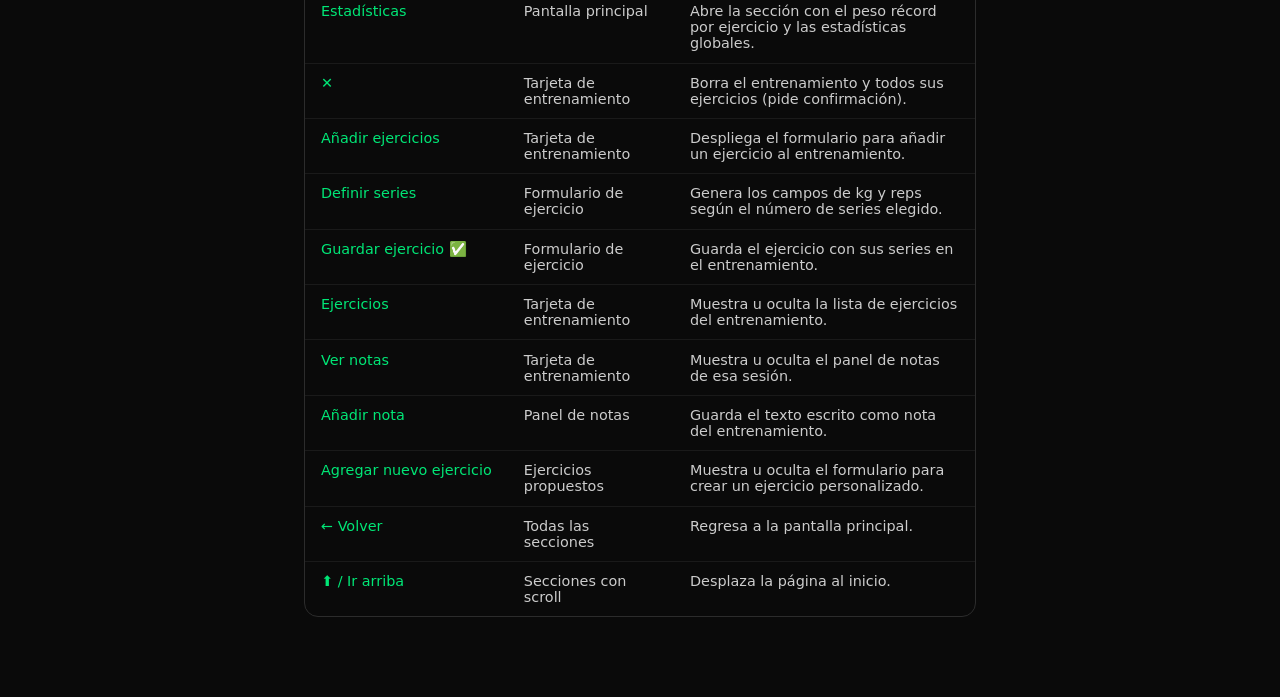
==== commit ca9f86e8: "modificado manual de usuario" ====
--- a/manual_usuario.html
+++ b/manual_usuario.html
@@ -292,6 +292,7 @@
       <li><a href="#crear-entreno">Crear un entrenamiento</a></li>
       <li><a href="#gestionar-entrenos">Gestionar entrenamientos</a></li>
       <li><a href="#añadir-ejercicios">Añadir ejercicios a un entrenamiento</a></li>
+      <li><a href="#notas">Notas de entrenamiento</a></li>
       <li><a href="#ejercicios-propuestos">Ejercicios propuestos</a></li>
       <li><a href="#estadisticas">Estadísticas</a></li>
       <li><a href="#instalar">Instalar la app en tu dispositivo</a></li>
@@ -359,8 +360,8 @@
     <p>Cada entrenamiento puede contener tantos ejercicios como necesites. Para añadir uno:</p>
     <ol class="pasos">
       <li><span class="num">1</span>En la tarjeta del entrenamiento, pulsa <strong>«Añadir ejercicios»</strong>. Se abrirá un formulario debajo.</li>
-      <li><span class="num">2</span>Escribe el nombre del ejercicio en el campo <strong>Nombre</strong> (por ejemplo: «Press banca», «Dominadas»).</li>
-      <li><span class="num">3</span>Selecciona el número de series en el desplegable <strong>Nº de series</strong> (de 1 a 8).</li>
+      <li><span class="num">2</span>Selecciona el nombre del ejercicio en el desplegable <strong>Nombre</strong>. La lista incluye todos los ejercicios propuestos de la app.</li>
+      <li><span class="num">3</span>Elige el número de series en el desplegable <strong>Nº de series</strong> (de 1 a 8).</li>
       <li><span class="num">4</span>Pulsa <strong>«Definir series»</strong>. Aparecerán los campos de <em>kg</em> y <em>reps</em> para cada serie.</li>
       <li><span class="num">5</span>Rellena los kilos y repeticiones de cada serie.</li>
       <li><span class="num">6</span>Pulsa <strong>«Guardar ejercicio ✅»</strong>. El ejercicio queda guardado dentro del entrenamiento.</li>
@@ -372,9 +373,26 @@
 
   <hr>
 
-  <!-- 5. EJERCICIOS PROPUESTOS -->
+  <!-- 5. NOTAS -->
+  <section id="notas">
+    <h2>5. Notas de entrenamiento</h2>
+    <p>Cada entrenamiento dispone de un campo de notas libre donde puedes apuntar sensaciones, observaciones o cualquier información relevante de esa sesión.</p>
+    <ol class="pasos">
+      <li><span class="num">1</span>En la tarjeta del entrenamiento, pulsa <strong>«Ver notas»</strong>. Se desplegará el área de notas.</li>
+      <li><span class="num">2</span>Escribe tu nota en el campo de texto.</li>
+      <li><span class="num">3</span>Pulsa <strong>«Añadir nota»</strong> para guardarla. El texto guardado aparecerá justo debajo.</li>
+      <li><span class="num">4</span>Pulsa <strong>«Ver notas»</strong> de nuevo para ocultar el panel.</li>
+    </ol>
+    <div class="tip">
+      <strong>Tip:</strong> Si guardas una nueva nota sobre una ya existente, la reemplaza. Úsalo para actualizar la nota de esa sesión en cualquier momento.
+    </div>
+  </section>
+
+  <hr>
+
+  <!-- 6. EJERCICIOS PROPUESTOS -->
   <section id="ejercicios-propuestos">
-    <h2>5. Ejercicios propuestos</h2>
+    <h2>6. Ejercicios propuestos</h2>
     <p>La sección <strong>«Ejercicios propuestos»</strong> incluye una biblioteca de 20 ejercicios organizados por grupo muscular, con descripción de la técnica y vídeo de referencia.</p>
     <ol class="pasos">
       <li><span class="num">1</span>Pulsa <strong>«Ejercicios propuestos»</strong> en la pantalla principal.</li>
@@ -383,27 +401,38 @@
       <li><span class="num">4</span>Pulsa de nuevo para cerrarlo.</li>
     </ol>
     <p>Los grupos musculares disponibles son: Pecho, Hombros, Tríceps, Espalda, Bíceps, Piernas, Glúteo y Gemelos.</p>
-  </section>
-
-  <hr>
-
-  <!-- 6. ESTADÍSTICAS -->
+    <p>También puedes añadir tus propios ejercicios pulsando el botón <strong>«Agregar nuevo ejercicio»</strong> e introduciendo nombre, músculo, descripción y vídeo.</p>
+  </section>
+
+  <hr>
+
+  <!-- 7. ESTADÍSTICAS -->
   <section id="estadisticas">
-    <h2>6. Estadísticas</h2>
-    <p>La sección <strong>«Estadísticas»</strong> está en desarrollo. Próximamente mostrará:</p>
-    <ol class="pasos">
-      <li><span class="num">📈</span>Máximo peso levantado.</li>
-      <li><span class="num">🏆</span>Volumen total por entrenamiento.</li>
-      <li><span class="num">📊</span>Número total de entrenamientos.</li>
-      <li><span class="num">⚖️</span></li>
-    </ol>
-  </section>
-
-  <hr>
-
-  <!-- 7. INSTALAR -->
+    <h2>7. Estadísticas</h2>
+    <p>La sección <strong>«Estadísticas»</strong> calcula automáticamente tus datos a partir de todos los entrenamientos guardados. No requiere ninguna acción manual: se actualiza cada vez que abres la sección.</p>
+
+    <h3>Peso récord por ejercicio</h3>
+    <p>En la parte superior encontrarás un selector desplegable con todos los ejercicios disponibles. Al elegir uno, se muestra al instante el peso máximo que has levantado en ese ejercicio a lo largo de todos tus entrenamientos.</p>
+
+    <h3>Estadísticas globales</h3>
+    <ol class="pasos">
+      <li><span class="num">1</span><strong>Peso máximo levantado</strong> — el kg más alto registrado en cualquier serie de cualquier ejercicio.</li>
+      <li><span class="num">2</span><strong>Peso levantado acumulado</strong> — suma de todos los kg de todas las series de todos los entrenamientos.</li>
+      <li><span class="num">3</span><strong>Volumen de entreno acumulado</strong> — el valor más alto de (kg × reps) alcanzado en una sola serie.</li>
+      <li><span class="num">4</span><strong>Total de entrenos</strong> — número de entrenamientos guardados.</li>
+      <li><span class="num">5</span><strong>Total de ejercicios</strong> — número de ejercicios registrados en todos los entrenamientos.</li>
+    </ol>
+
+    <div class="tip">
+      <strong>Tip:</strong> Cuantos más entrenamientos tengas registrados, más significativos serán los datos. Las estadísticas no se pueden borrar de forma independiente; se eliminan solo si borras los entrenamientos que las generan.
+    </div>
+  </section>
+
+  <hr>
+
+  <!-- 8. INSTALAR -->
   <section id="instalar">
-    <h2>7. Instalar la app en tu dispositivo</h2>
+    <h2>8. Instalar la app en tu dispositivo</h2>
     <p>PersonalGymTracker es una PWA: puedes añadirla a la pantalla de inicio y usarla sin abrir el navegador.</p>
 
     <h3>En Android (Chrome)</h3>
@@ -434,9 +463,9 @@
 
   <hr>
 
-  <!-- 8. REFERENCIA RÁPIDA -->
+  <!-- 9. REFERENCIA RÁPIDA -->
   <section id="referencia">
-    <h2>8. Referencia rápida de botones</h2>
+    <h2>9. Referencia rápida de botones</h2>
     <div class="tabla-wrapper">
       <table>
         <thead>
@@ -465,7 +494,7 @@
           <tr>
             <td>Estadísticas</td>
             <td>Pantalla principal</td>
-            <td>Abre la sección de seguimiento de progreso (en desarrollo).</td>
+            <td>Abre la sección con el peso récord por ejercicio y las estadísticas globales.</td>
           </tr>
           <tr>
             <td>✕</td>
@@ -493,6 +522,21 @@
             <td>Muestra u oculta la lista de ejercicios del entrenamiento.</td>
           </tr>
           <tr>
+            <td>Ver notas</td>
+            <td>Tarjeta de entrenamiento</td>
+            <td>Muestra u oculta el panel de notas de esa sesión.</td>
+          </tr>
+          <tr>
+            <td>Añadir nota</td>
+            <td>Panel de notas</td>
+            <td>Guarda el texto escrito como nota del entrenamiento.</td>
+          </tr>
+          <tr>
+            <td>Agregar nuevo ejercicio</td>
+            <td>Ejercicios propuestos</td>
+            <td>Muestra u oculta el formulario para crear un ejercicio personalizado.</td>
+          </tr>
+          <tr>
             <td>← Volver</td>
             <td>Todas las secciones</td>
             <td>Regresa a la pantalla principal.</td>
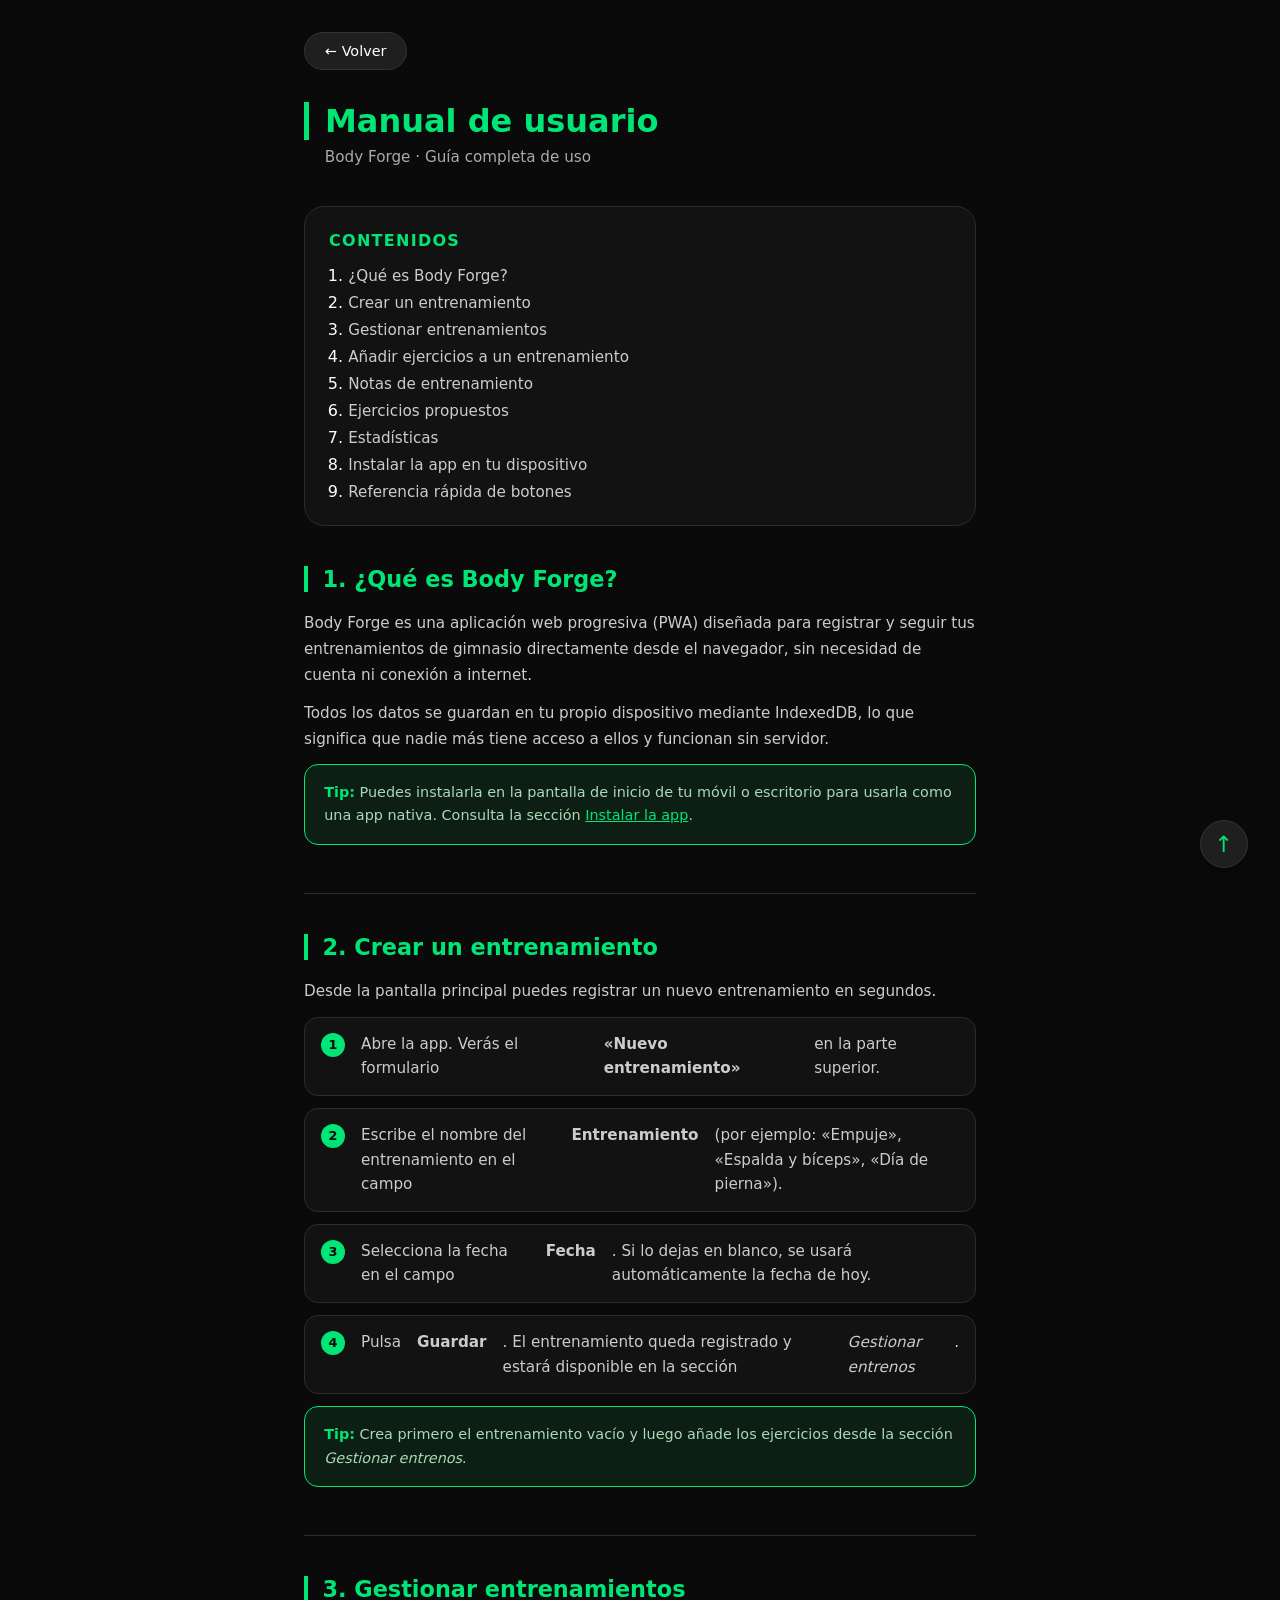
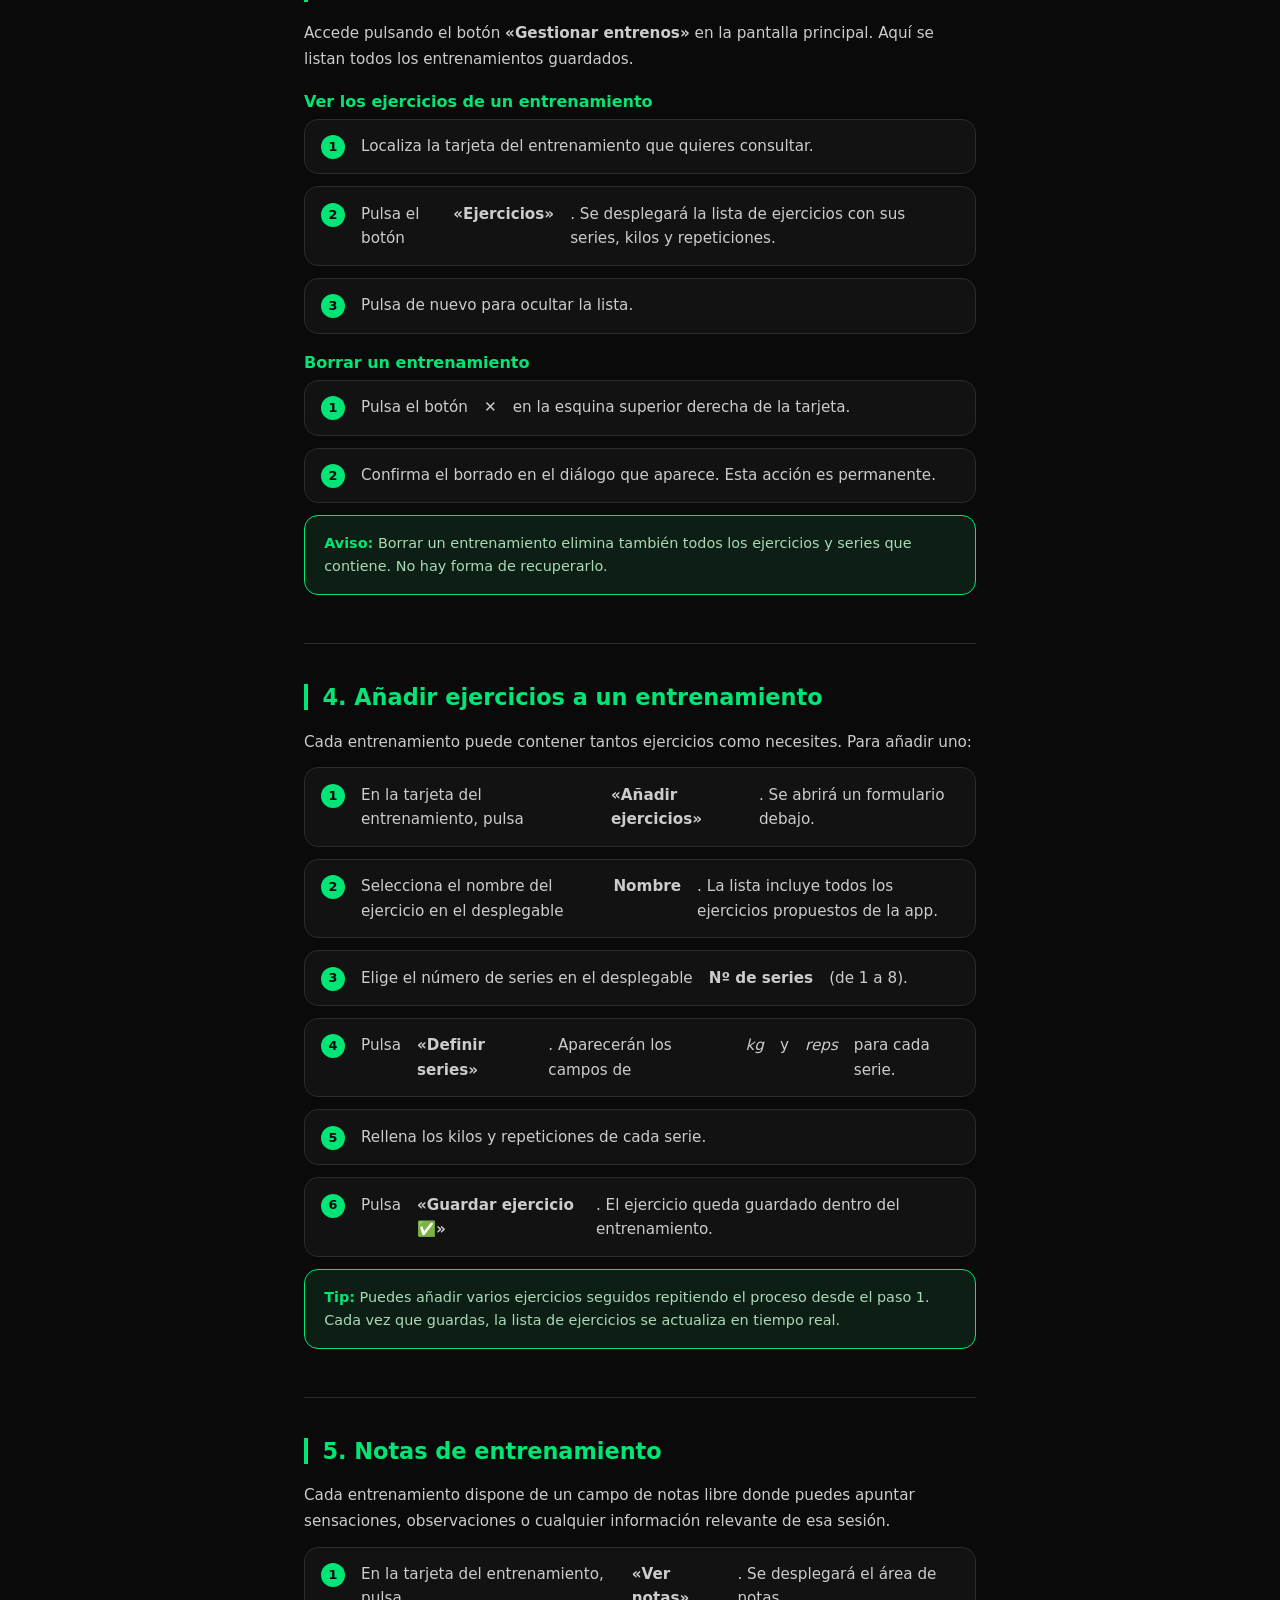
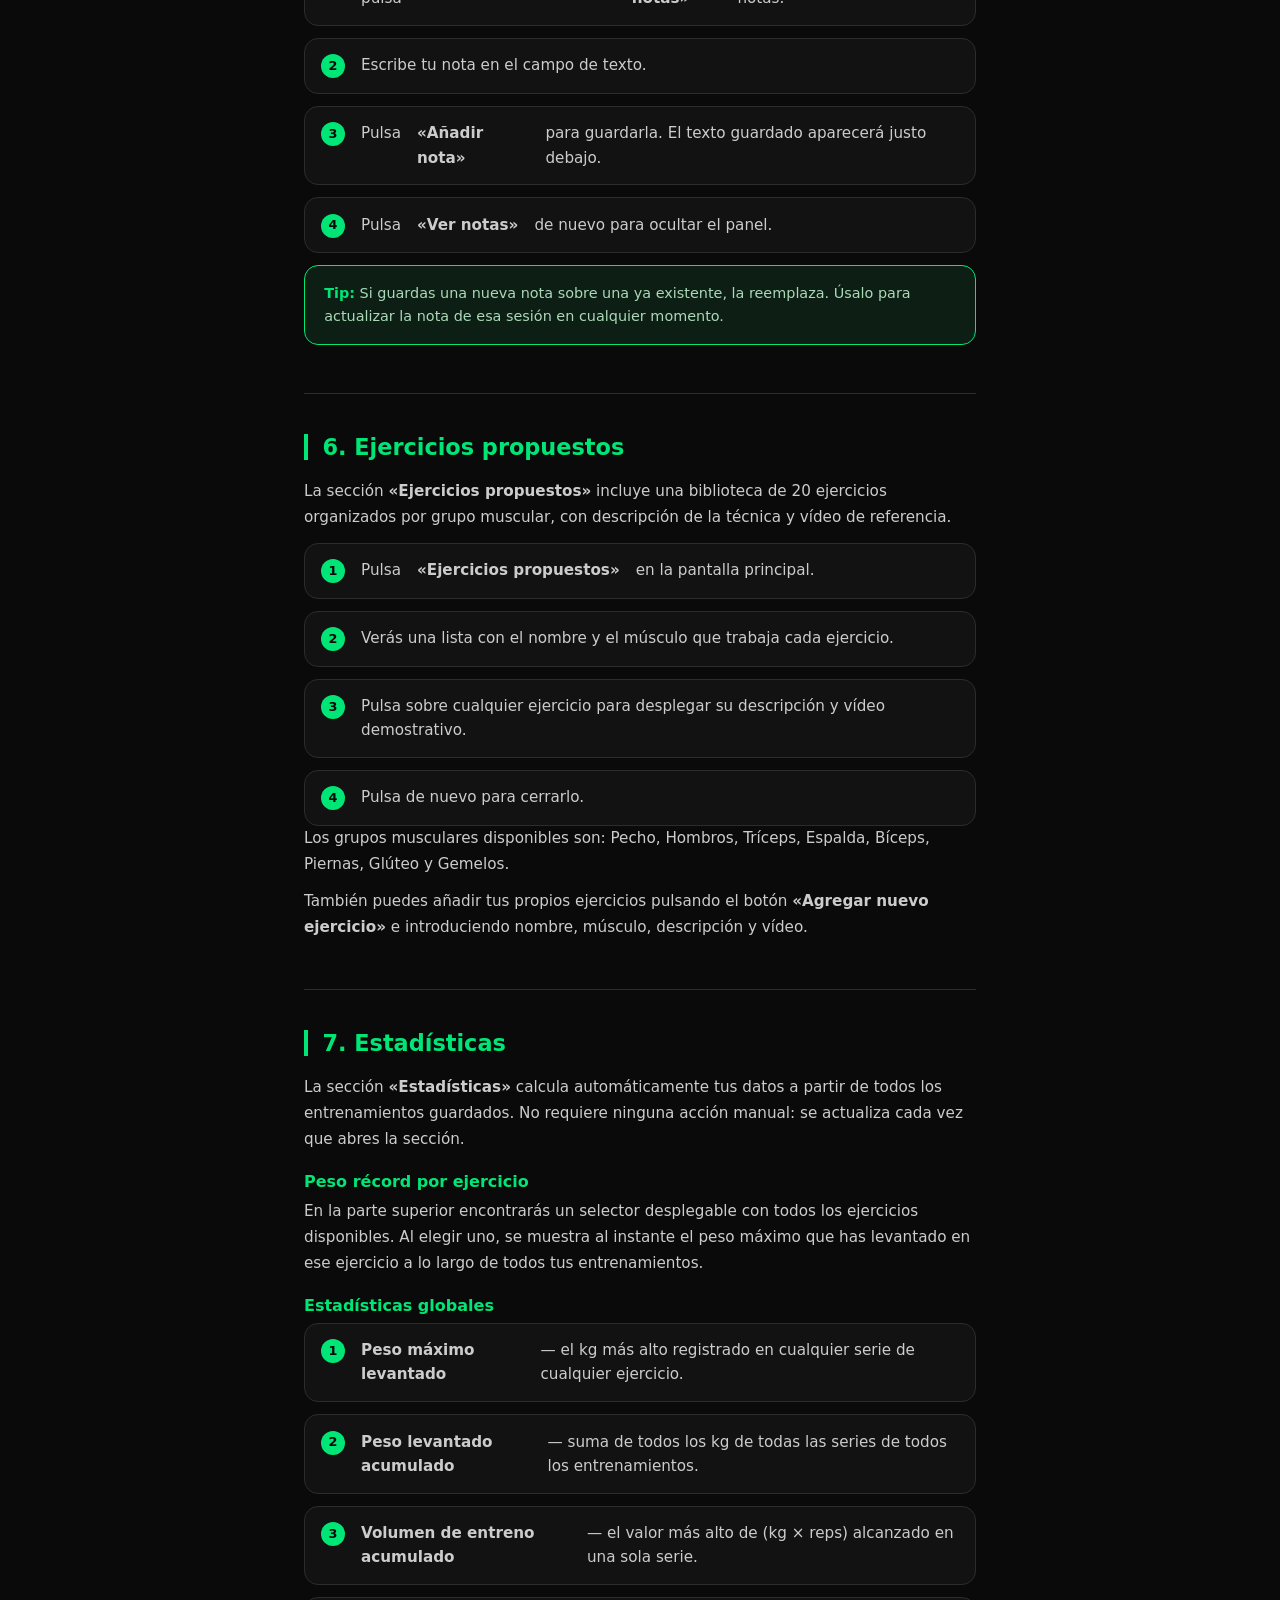
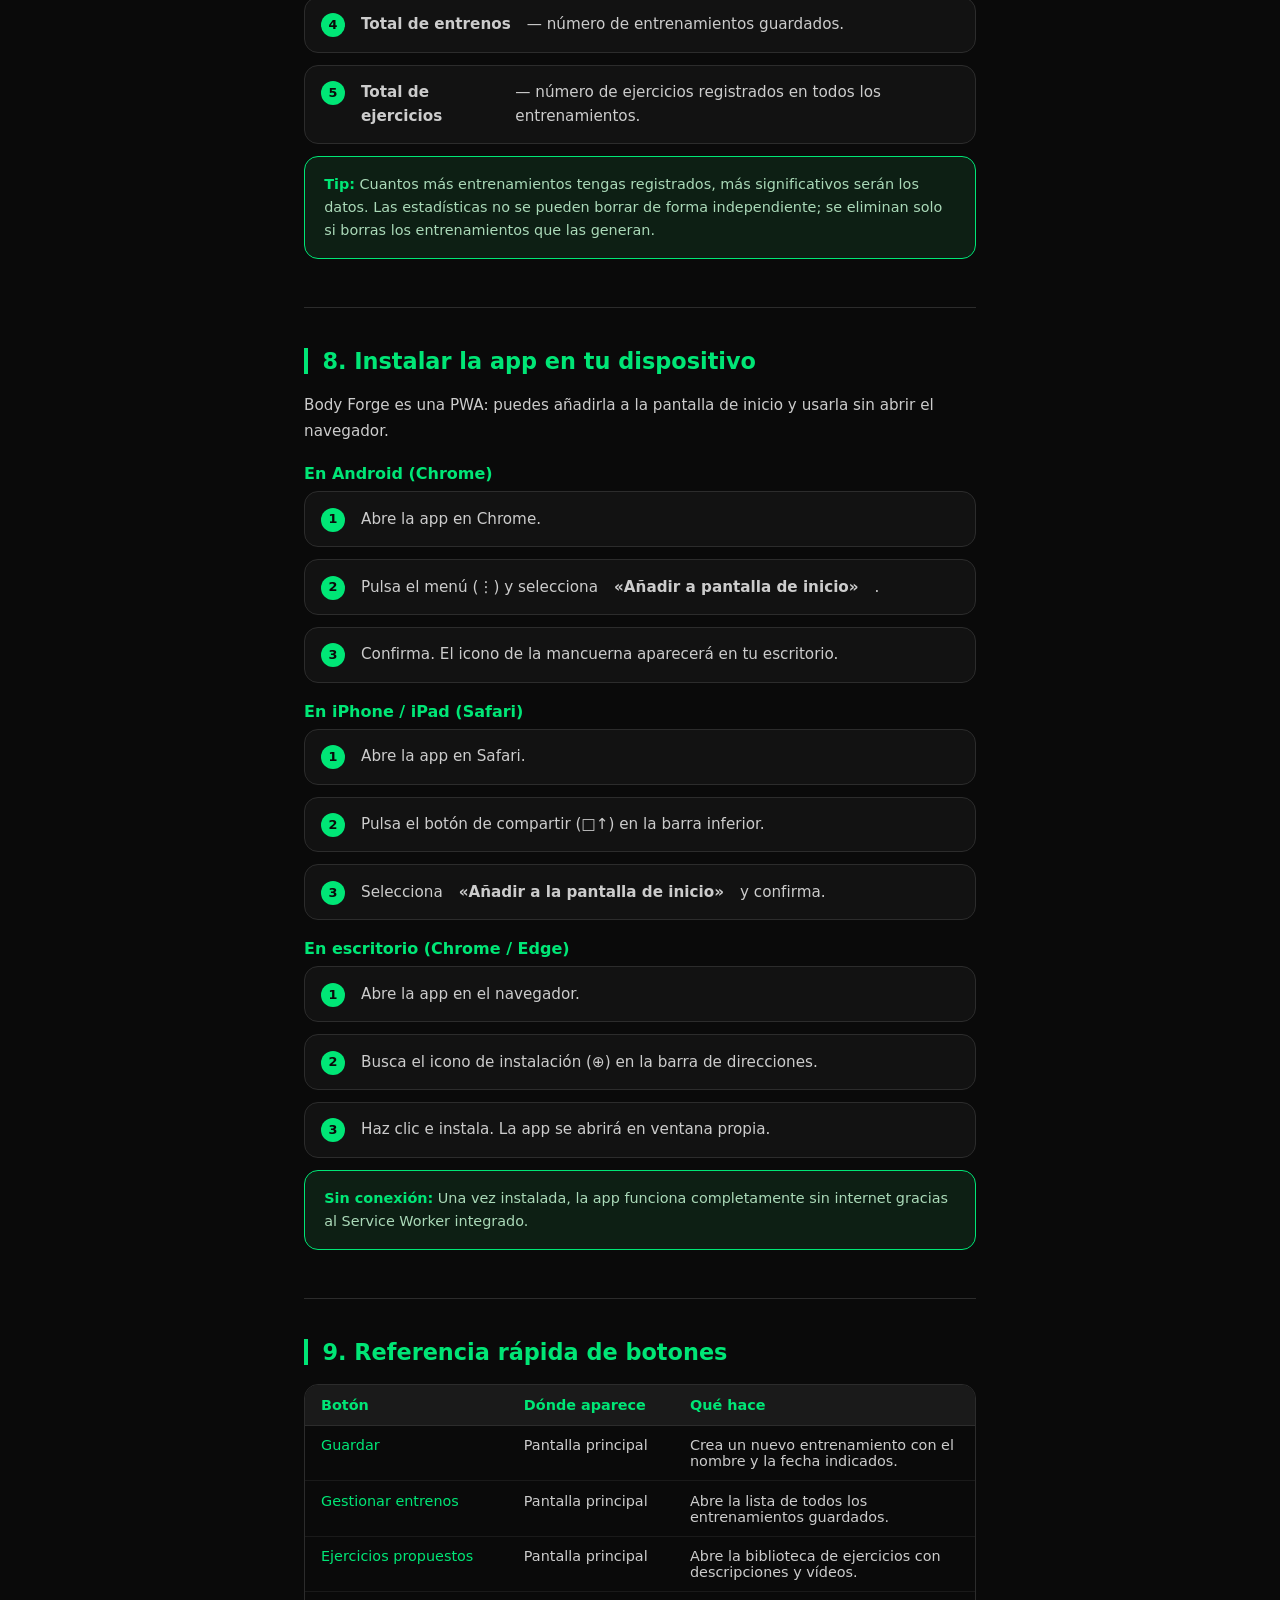
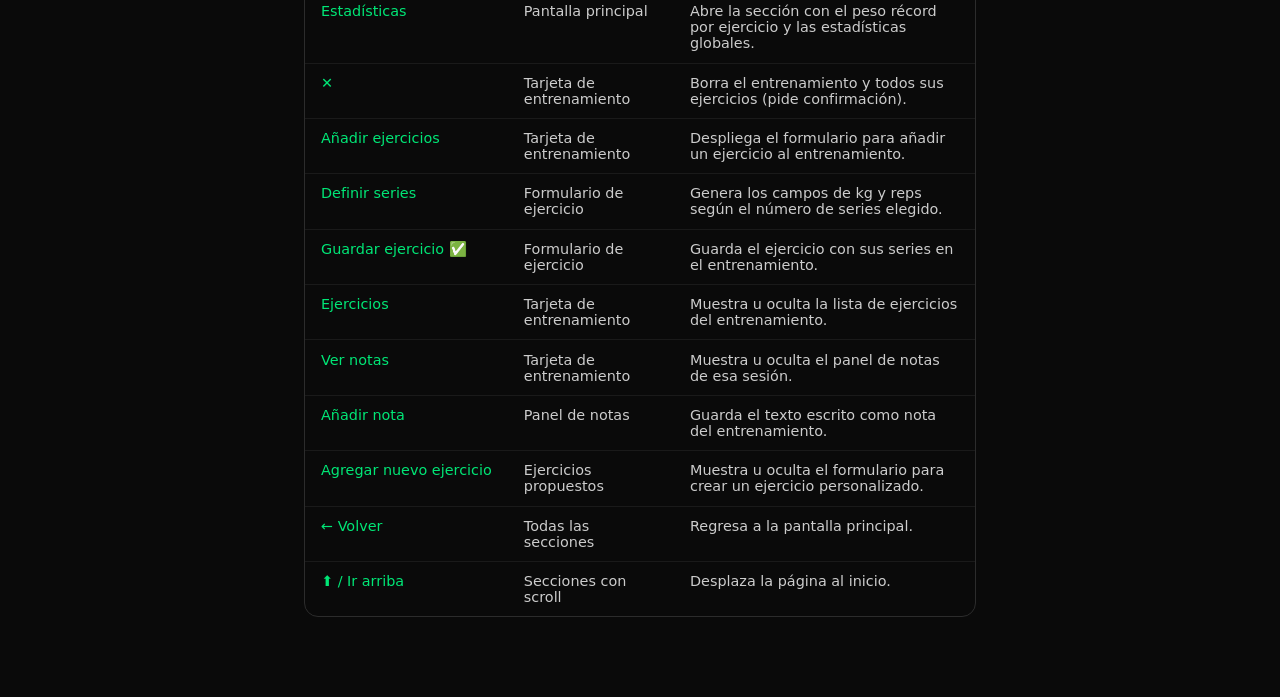
==== commit 2e217f94: "ajustes en el manual de usuario y css del index para móvil" ====
--- a/manual_usuario.html
+++ b/manual_usuario.html
@@ -3,7 +3,7 @@
 <head>
   <meta charset="UTF-8">
   <meta name="viewport" content="width=device-width, initial-scale=1.0">
-  <title>Manual de usuario — PersonalGymTracker</title>
+  <title>Manual de usuario — Body Forge</title>
   <style>
     * {
       margin: 0;
@@ -273,6 +273,21 @@
       a.ir-arriba { bottom: 1rem; right: 1rem; width: 40px; height: 40px; font-size: 1.1rem; }
     }
   </style>
+
+
+
+  <!-- Google tag (gtag.js) -->
+<script async src="https://www.googletagmanager.com/gtag/js?id=G-ZXJB3S7P47"></script>
+<script>
+  window.dataLayer = window.dataLayer || [];
+  function gtag(){dataLayer.push(arguments);}
+  gtag('js', new Date());
+
+  gtag('config', 'G-ZXJB3S7P47');
+</script>
+
+
+
 </head>
 
 <body id="arriba">
@@ -281,14 +296,14 @@
 
   <div class="cabecera">
     <h1>Manual de usuario</h1>
-    <p>PersonalGymTracker · Guía completa de uso</p>
+    <p>Body Forge · Guía completa de uso</p>
   </div>
 
   <!-- ÍNDICE -->
   <nav class="indice" aria-label="Índice de contenidos">
     <h2>Contenidos</h2>
     <ol>
-      <li><a href="#que-es">¿Qué es PersonalGymTracker?</a></li>
+      <li><a href="#que-es">¿Qué es Body Forge?</a></li>
       <li><a href="#crear-entreno">Crear un entrenamiento</a></li>
       <li><a href="#gestionar-entrenos">Gestionar entrenamientos</a></li>
       <li><a href="#añadir-ejercicios">Añadir ejercicios a un entrenamiento</a></li>
@@ -302,8 +317,8 @@
 
   <!-- 1. QUÉ ES -->
   <section id="que-es">
-    <h2>1. ¿Qué es PersonalGymTracker?</h2>
-    <p>PersonalGymTracker es una aplicación web progresiva (PWA) diseñada para registrar y seguir tus entrenamientos de gimnasio directamente desde el navegador, sin necesidad de cuenta ni conexión a internet.</p>
+    <h2>1. ¿Qué es Body Forge?</h2>
+    <p>Body Forge es una aplicación web progresiva (PWA) diseñada para registrar y seguir tus entrenamientos de gimnasio directamente desde el navegador, sin necesidad de cuenta ni conexión a internet.</p>
     <p>Todos los datos se guardan en tu propio dispositivo mediante IndexedDB, lo que significa que nadie más tiene acceso a ellos y funcionan sin servidor.</p>
     <div class="tip">
       <strong>Tip:</strong> Puedes instalarla en la pantalla de inicio de tu móvil o escritorio para usarla como una app nativa. Consulta la sección <a href="#instalar" style="color:#00e676">Instalar la app</a>.
@@ -433,7 +448,7 @@
   <!-- 8. INSTALAR -->
   <section id="instalar">
     <h2>8. Instalar la app en tu dispositivo</h2>
-    <p>PersonalGymTracker es una PWA: puedes añadirla a la pantalla de inicio y usarla sin abrir el navegador.</p>
+    <p>Body Forge es una PWA: puedes añadirla a la pantalla de inicio y usarla sin abrir el navegador.</p>
 
     <h3>En Android (Chrome)</h3>
     <ol class="pasos">
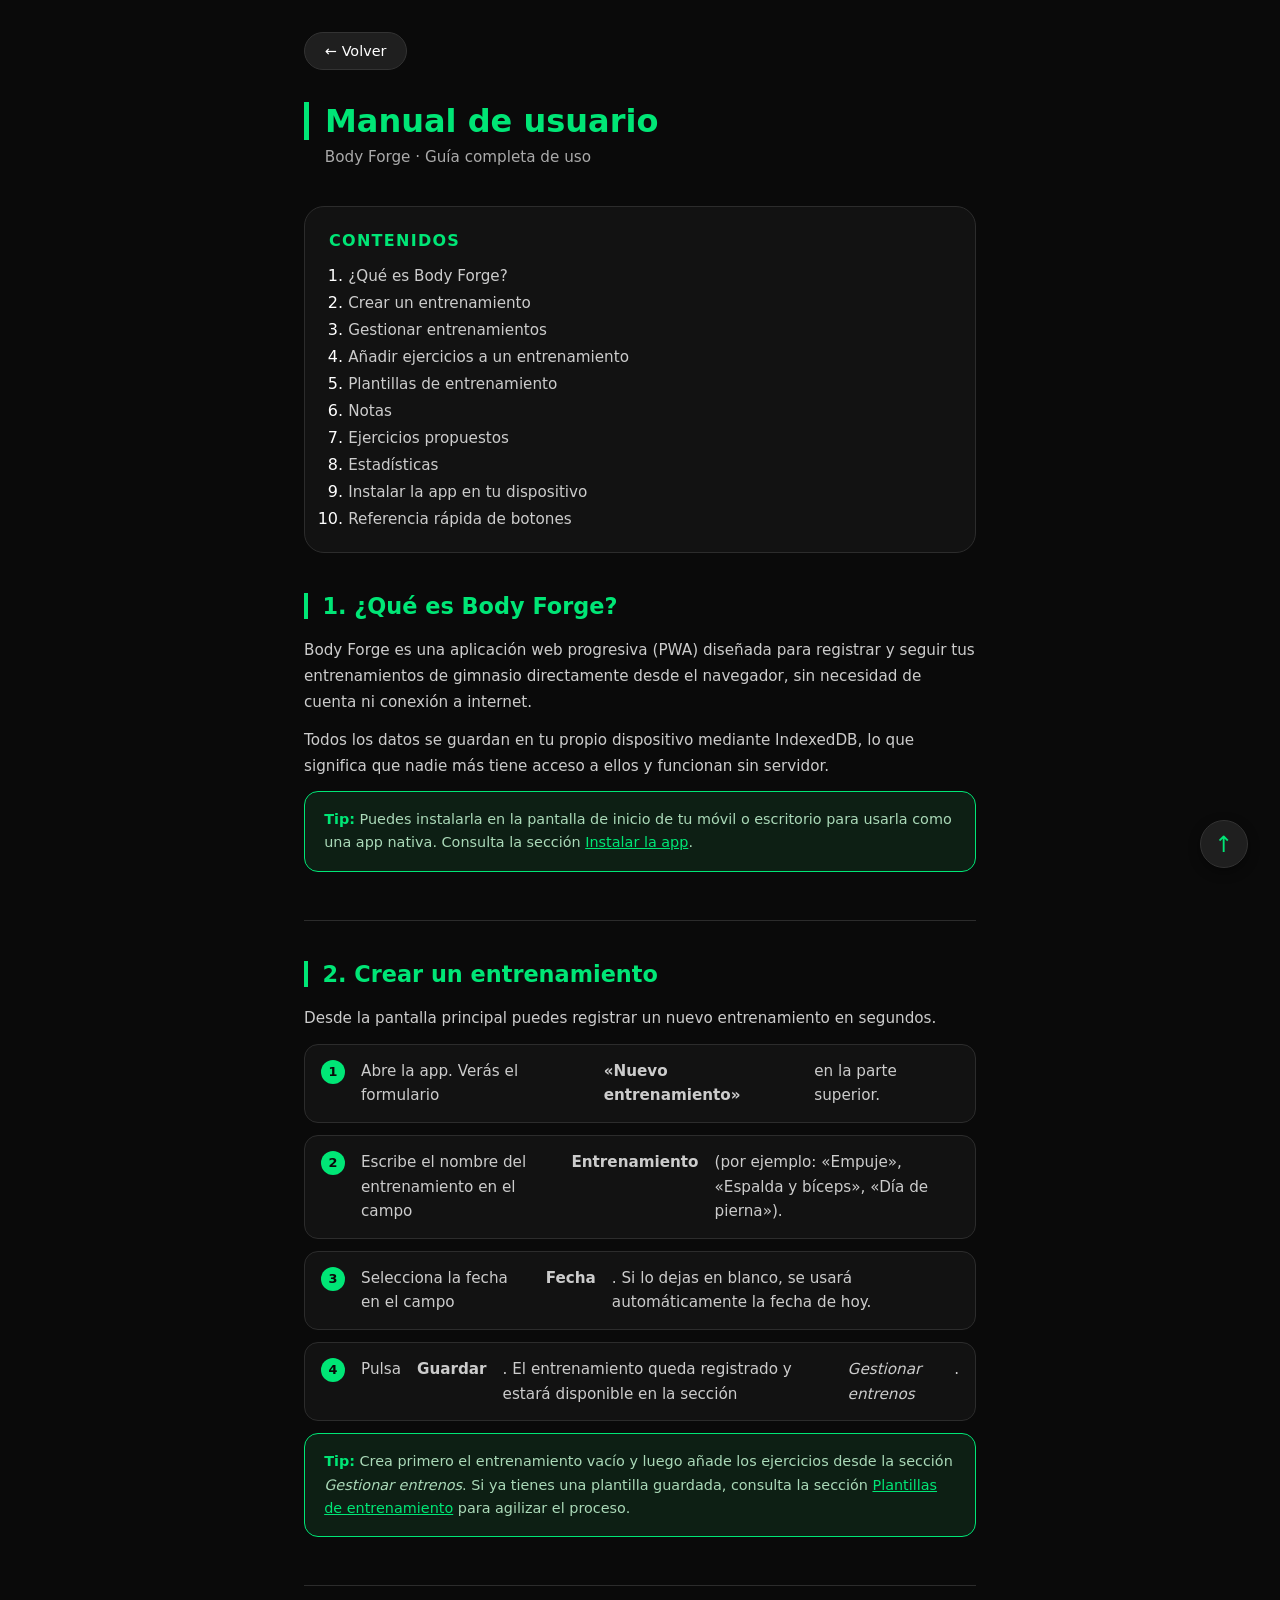
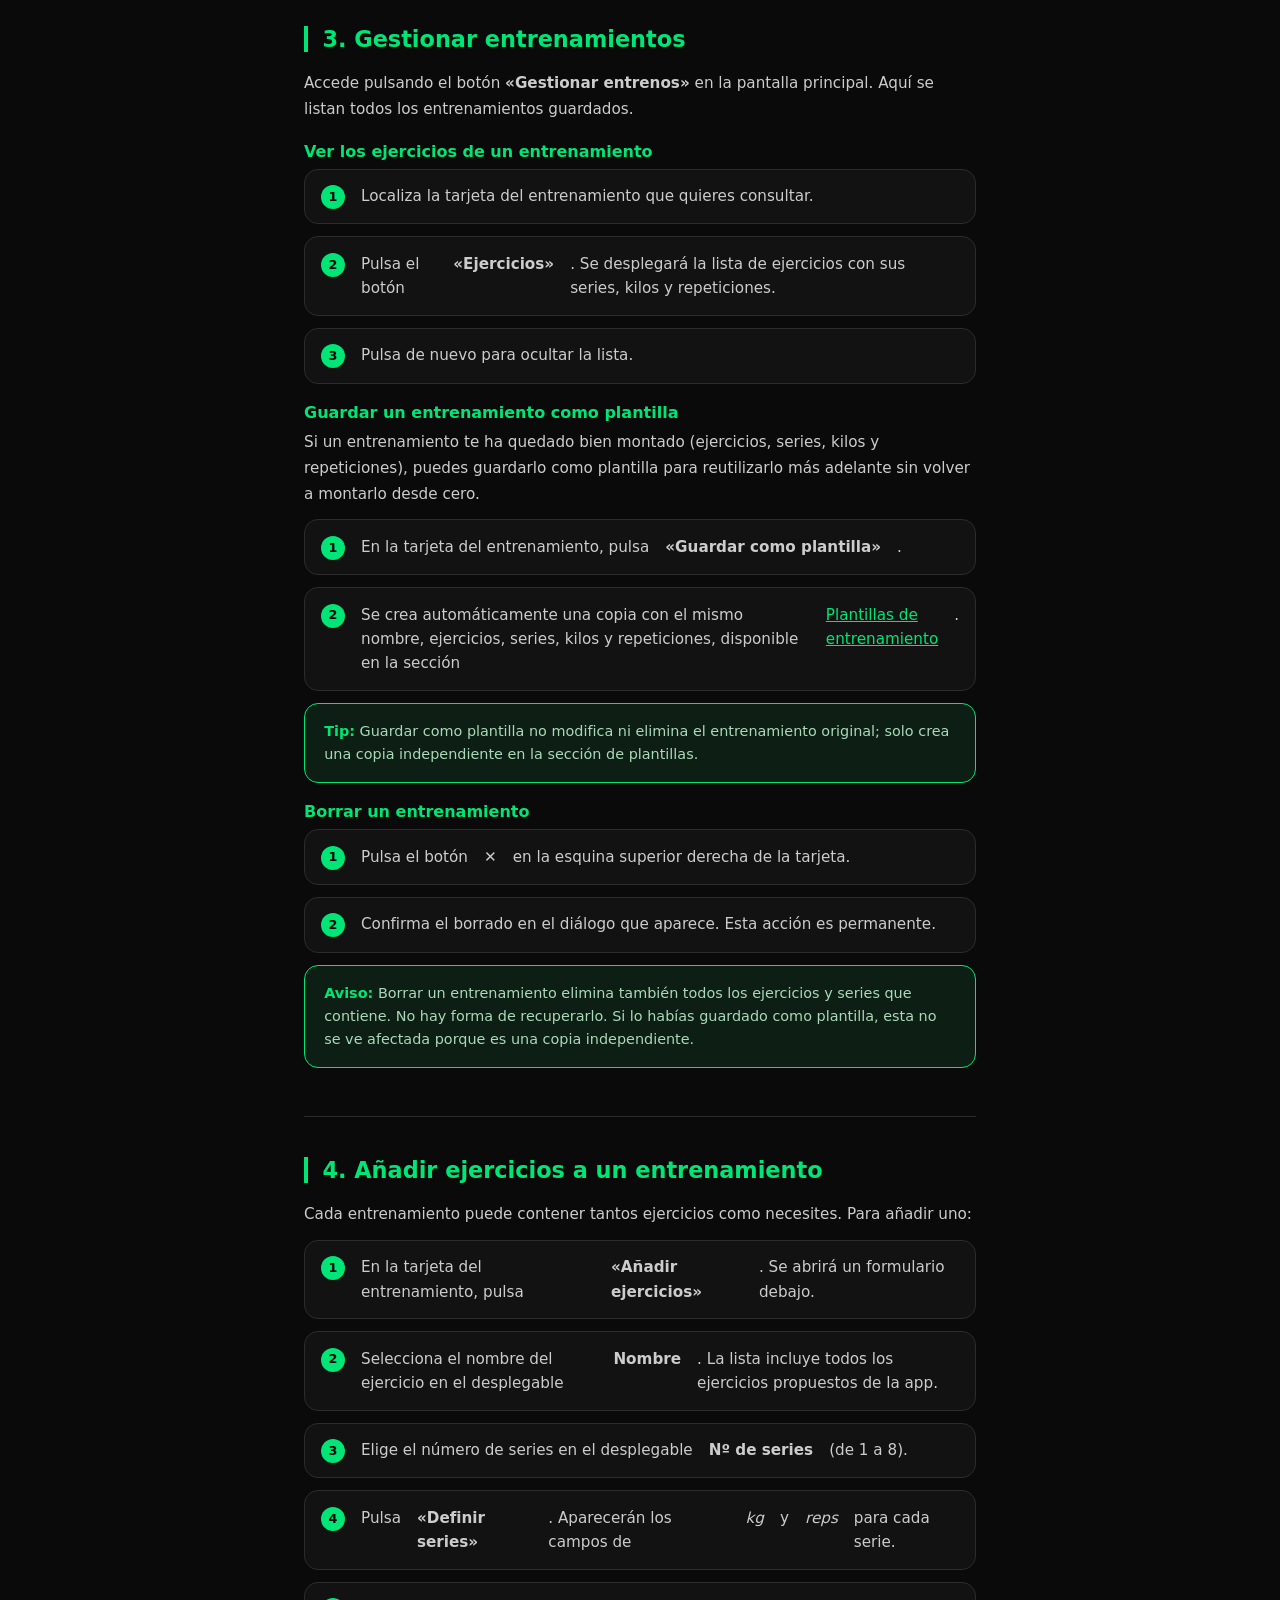
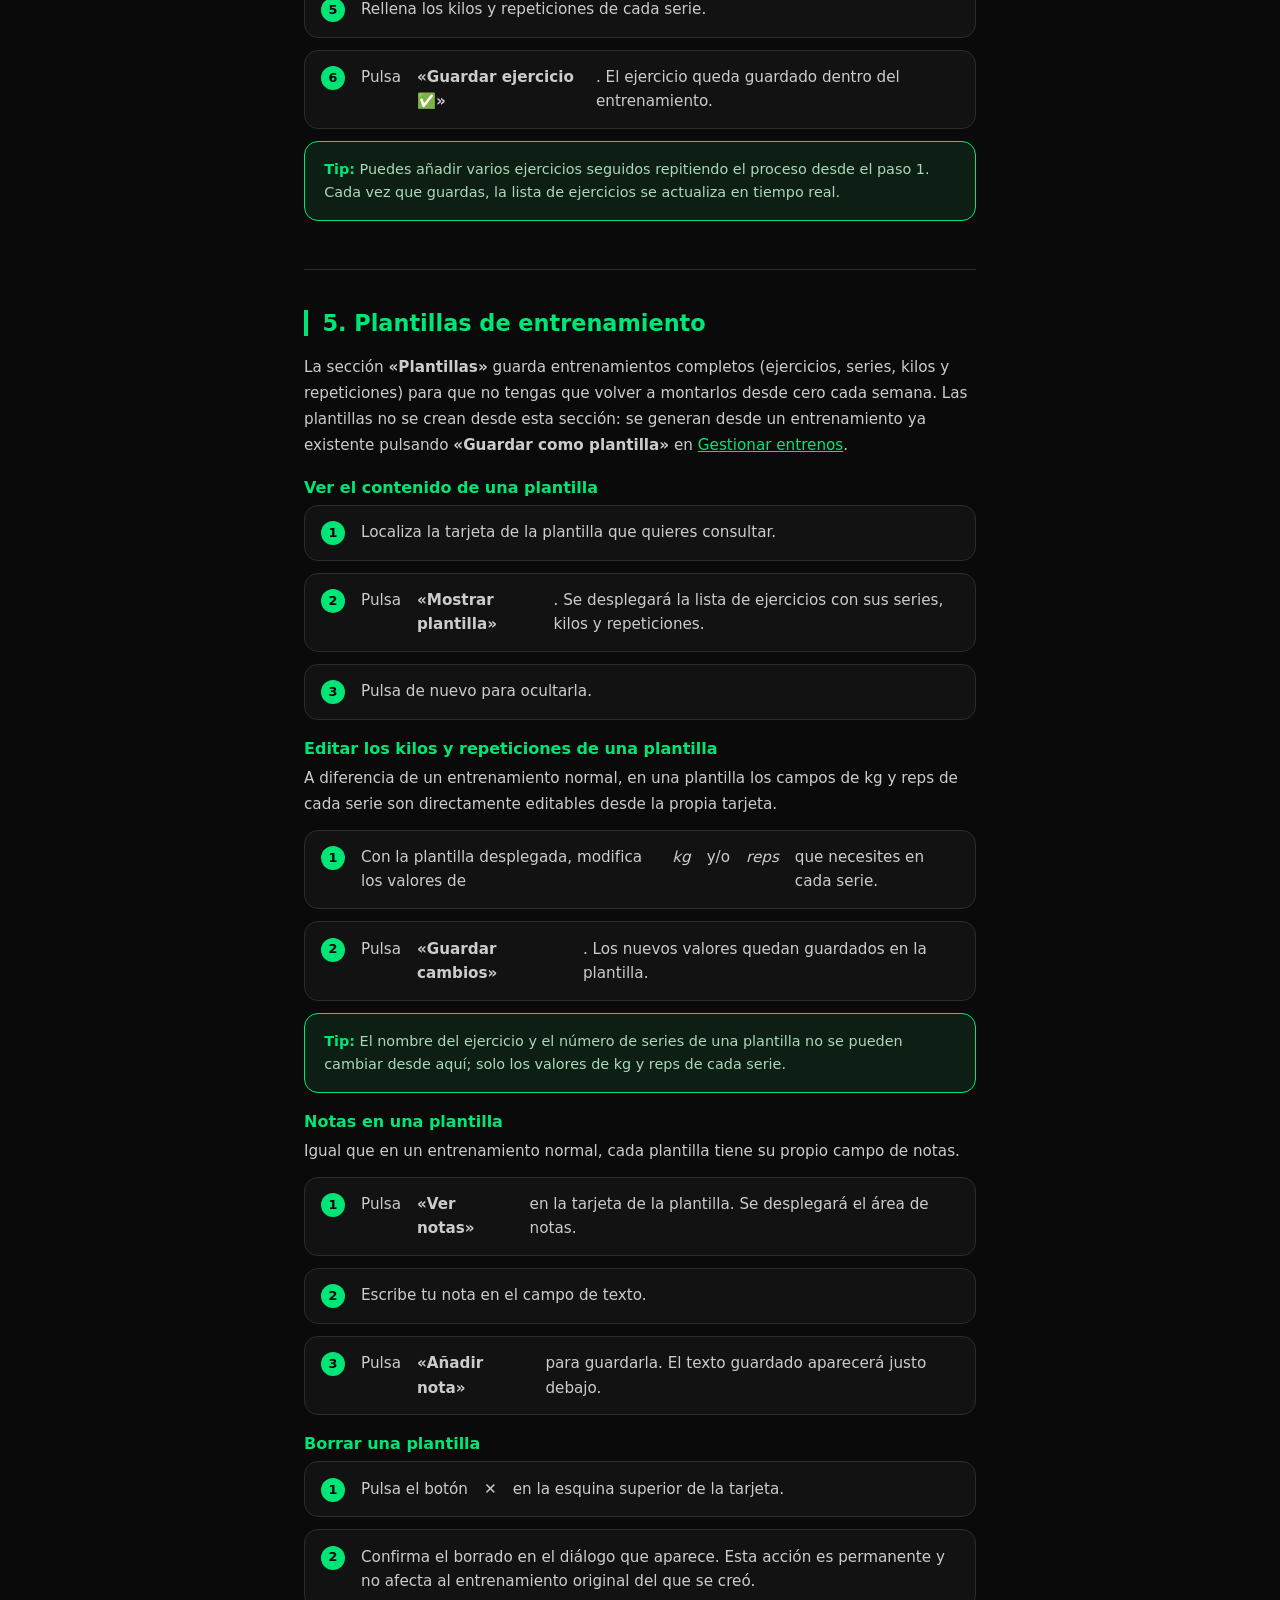
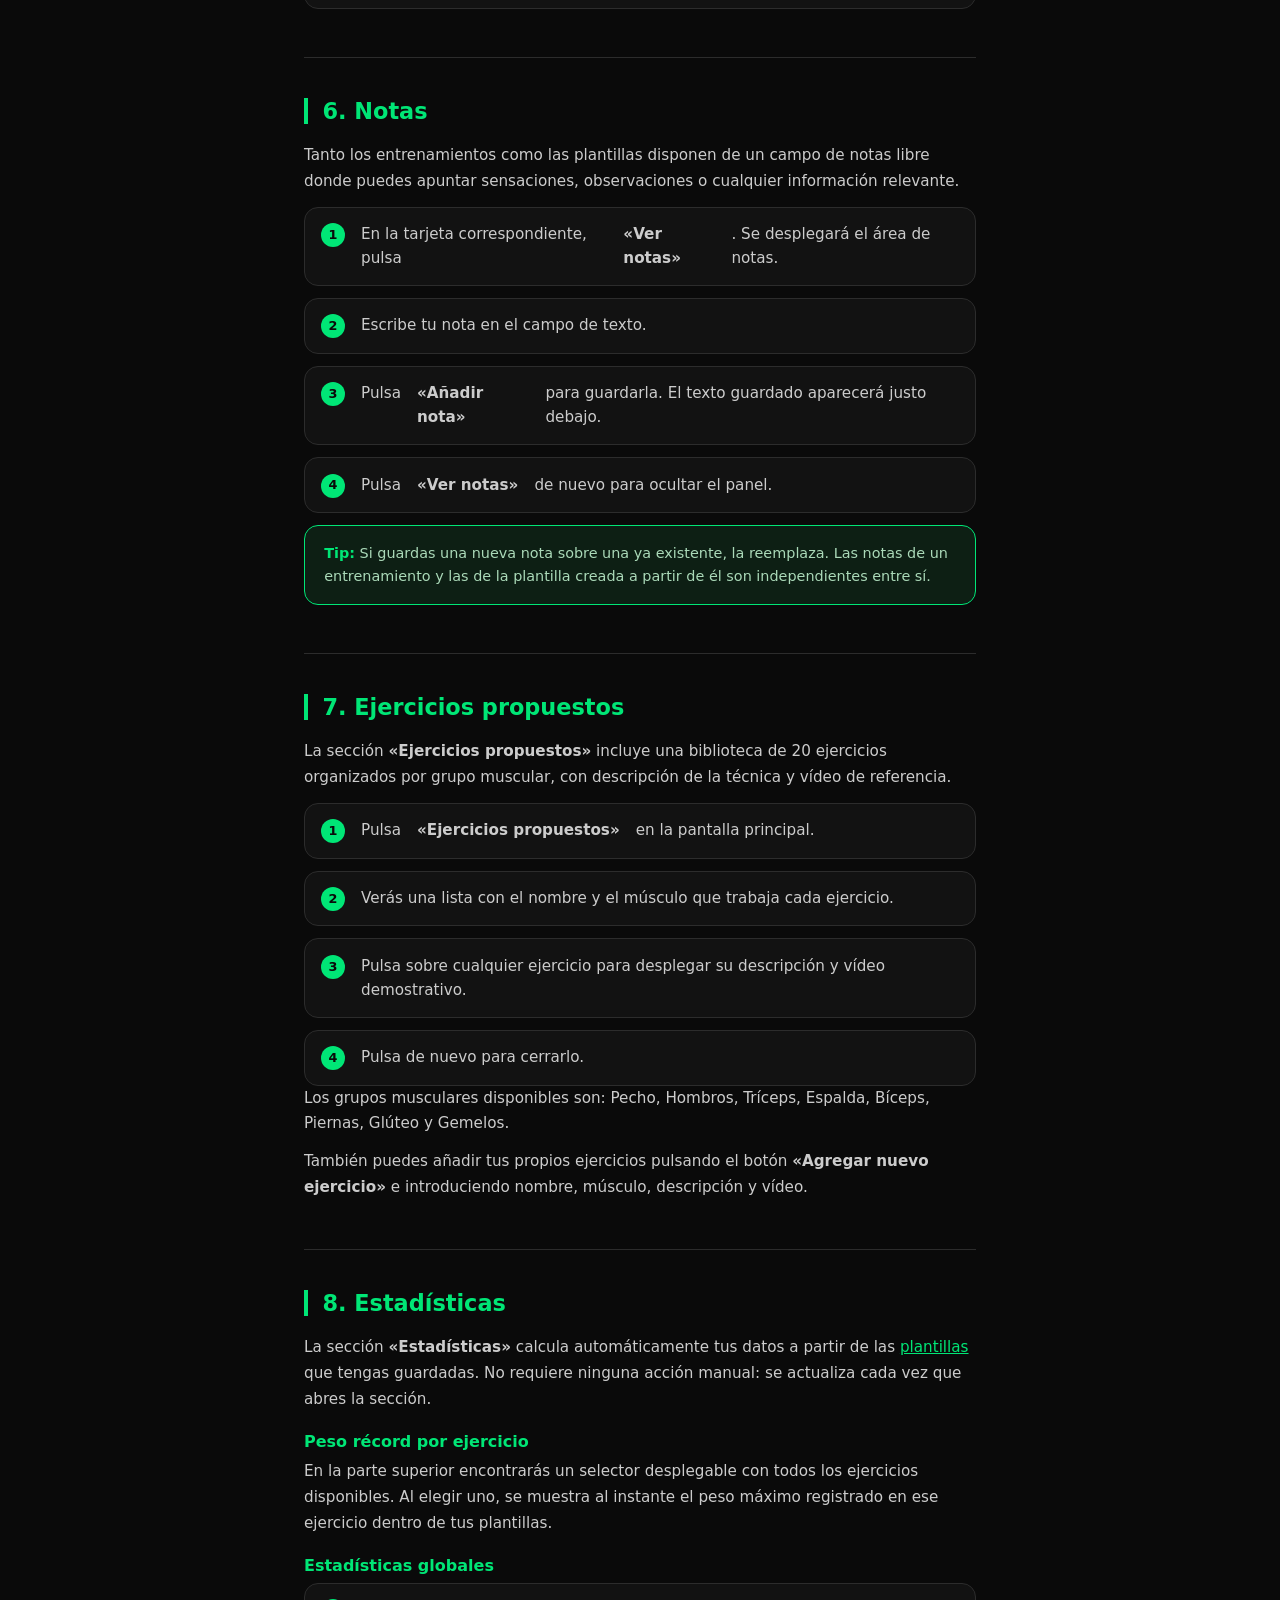
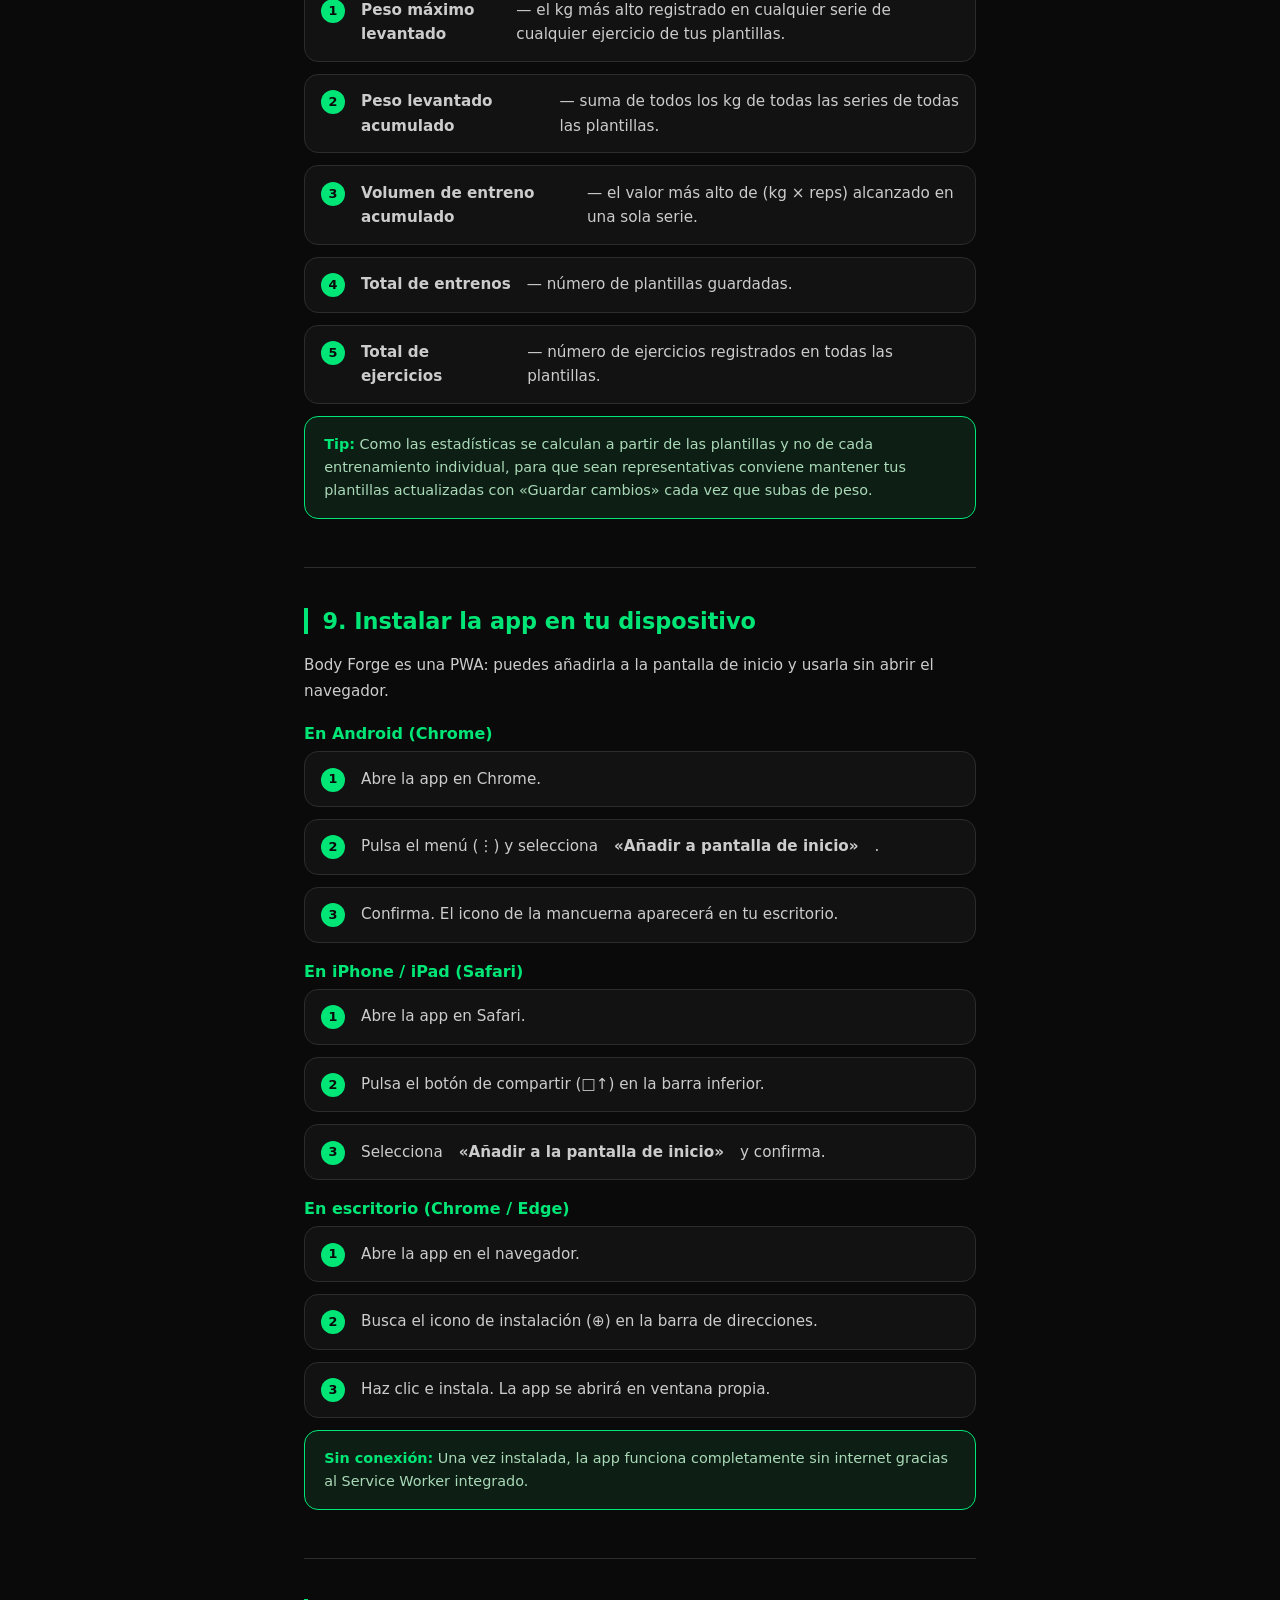
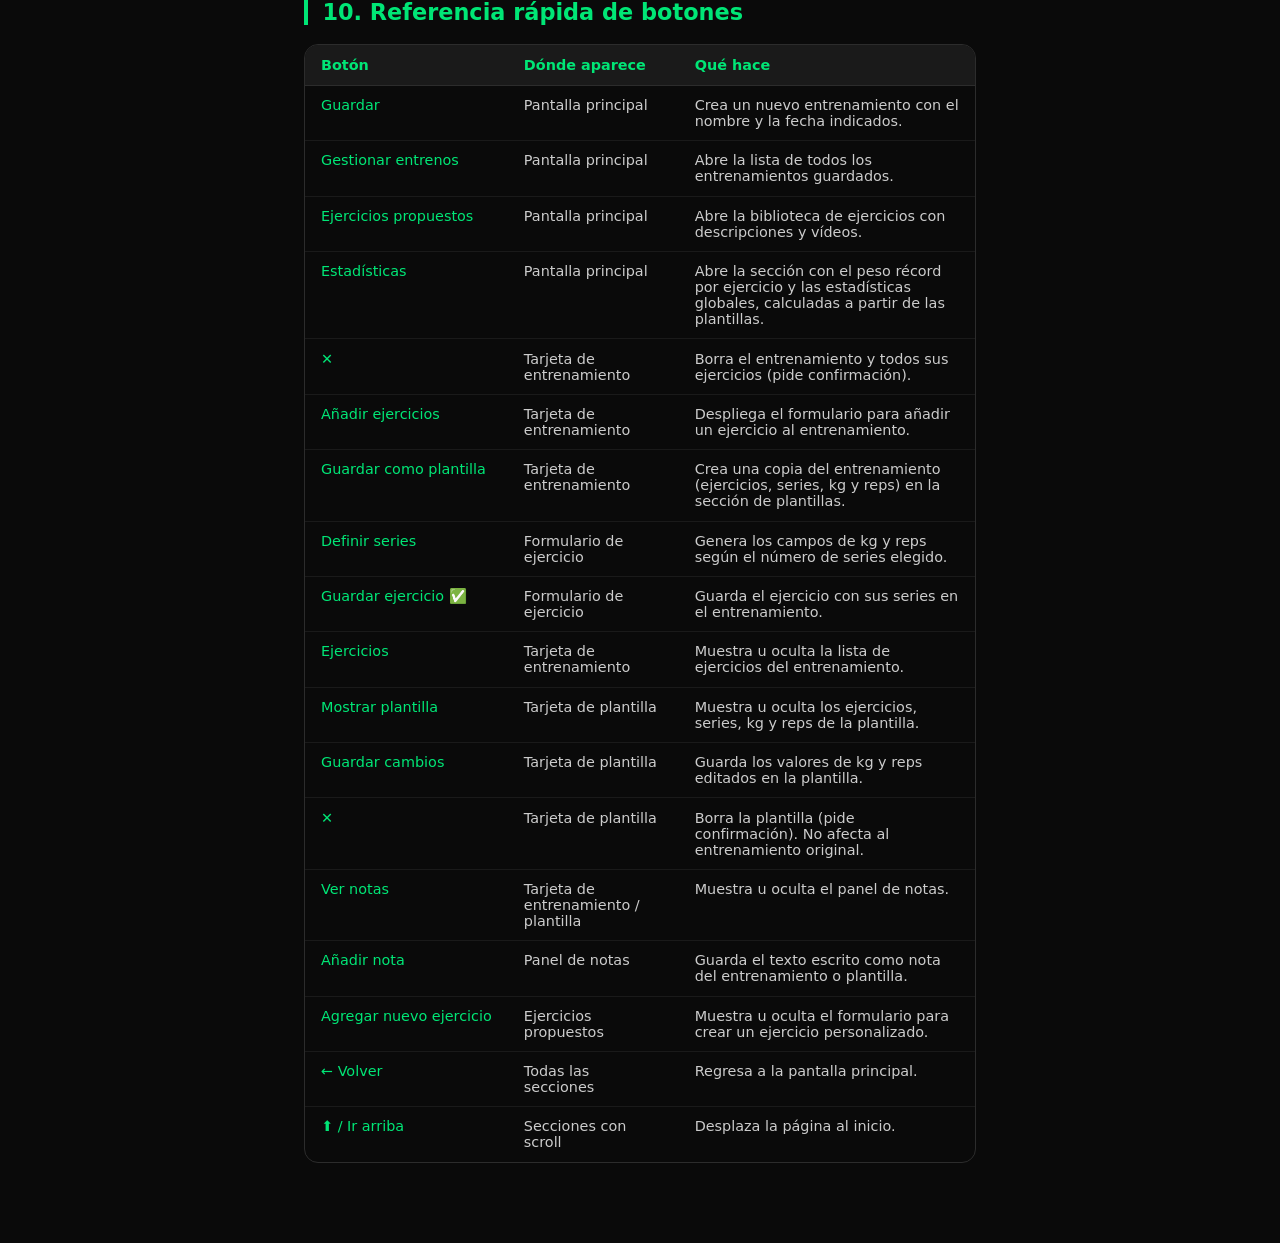
==== commit 8278b2c6: "estadisticas se obtienen a partir de las plantillas y no de los entrenos personalizados. correccione" ====
--- a/manual_usuario.html
+++ b/manual_usuario.html
@@ -307,7 +307,8 @@
       <li><a href="#crear-entreno">Crear un entrenamiento</a></li>
       <li><a href="#gestionar-entrenos">Gestionar entrenamientos</a></li>
       <li><a href="#añadir-ejercicios">Añadir ejercicios a un entrenamiento</a></li>
-      <li><a href="#notas">Notas de entrenamiento</a></li>
+      <li><a href="#plantillas">Plantillas de entrenamiento</a></li>
+      <li><a href="#notas">Notas</a></li>
       <li><a href="#ejercicios-propuestos">Ejercicios propuestos</a></li>
       <li><a href="#estadisticas">Estadísticas</a></li>
       <li><a href="#instalar">Instalar la app en tu dispositivo</a></li>
@@ -338,7 +339,7 @@
       <li><span class="num">4</span>Pulsa <strong>Guardar</strong>. El entrenamiento queda registrado y estará disponible en la sección <em>Gestionar entrenos</em>.</li>
     </ol>
     <div class="tip">
-      <strong>Tip:</strong> Crea primero el entrenamiento vacío y luego añade los ejercicios desde la sección <em>Gestionar entrenos</em>.
+      <strong>Tip:</strong> Crea primero el entrenamiento vacío y luego añade los ejercicios desde la sección <em>Gestionar entrenos</em>. Si ya tienes una plantilla guardada, consulta la sección <a href="#plantillas" style="color:#00e676">Plantillas de entrenamiento</a> para agilizar el proceso.
     </div>
   </section>
 
@@ -356,6 +357,16 @@
       <li><span class="num">3</span>Pulsa de nuevo para ocultar la lista.</li>
     </ol>
 
+    <h3>Guardar un entrenamiento como plantilla</h3>
+    <p>Si un entrenamiento te ha quedado bien montado (ejercicios, series, kilos y repeticiones), puedes guardarlo como plantilla para reutilizarlo más adelante sin volver a montarlo desde cero.</p>
+    <ol class="pasos">
+      <li><span class="num">1</span>En la tarjeta del entrenamiento, pulsa <strong>«Guardar como plantilla»</strong>.</li>
+      <li><span class="num">2</span>Se crea automáticamente una copia con el mismo nombre, ejercicios, series, kilos y repeticiones, disponible en la sección <a href="#plantillas" style="color:#00e676">Plantillas de entrenamiento</a>.</li>
+    </ol>
+    <div class="tip">
+      <strong>Tip:</strong> Guardar como plantilla no modifica ni elimina el entrenamiento original; solo crea una copia independiente en la sección de plantillas.
+    </div>
+
     <h3>Borrar un entrenamiento</h3>
     <ol class="pasos">
       <li><span class="num">1</span>Pulsa el botón <strong>✕</strong> en la esquina superior derecha de la tarjeta.</li>
@@ -363,7 +374,7 @@
     </ol>
 
     <div class="tip">
-      <strong>Aviso:</strong> Borrar un entrenamiento elimina también todos los ejercicios y series que contiene. No hay forma de recuperarlo.
+      <strong>Aviso:</strong> Borrar un entrenamiento elimina también todos los ejercicios y series que contiene. No hay forma de recuperarlo. Si lo habías guardado como plantilla, esta no se ve afectada porque es una copia independiente.
     </div>
   </section>
 
@@ -388,26 +399,65 @@
 
   <hr>
 
-  <!-- 5. NOTAS -->
+  <!-- 5. PLANTILLAS -->
+  <section id="plantillas">
+    <h2>5. Plantillas de entrenamiento</h2>
+    <p>La sección <strong>«Plantillas»</strong> guarda entrenamientos completos (ejercicios, series, kilos y repeticiones) para que no tengas que volver a montarlos desde cero cada semana. Las plantillas no se crean desde esta sección: se generan desde un entrenamiento ya existente pulsando <strong>«Guardar como plantilla»</strong> en <a href="#gestionar-entrenos" style="color:#00e676">Gestionar entrenos</a>.</p>
+
+    <h3>Ver el contenido de una plantilla</h3>
+    <ol class="pasos">
+      <li><span class="num">1</span>Localiza la tarjeta de la plantilla que quieres consultar.</li>
+      <li><span class="num">2</span>Pulsa <strong>«Mostrar plantilla»</strong>. Se desplegará la lista de ejercicios con sus series, kilos y repeticiones.</li>
+      <li><span class="num">3</span>Pulsa de nuevo para ocultarla.</li>
+    </ol>
+
+    <h3>Editar los kilos y repeticiones de una plantilla</h3>
+    <p>A diferencia de un entrenamiento normal, en una plantilla los campos de kg y reps de cada serie son directamente editables desde la propia tarjeta.</p>
+    <ol class="pasos">
+      <li><span class="num">1</span>Con la plantilla desplegada, modifica los valores de <em>kg</em> y/o <em>reps</em> que necesites en cada serie.</li>
+      <li><span class="num">2</span>Pulsa <strong>«Guardar cambios»</strong>. Los nuevos valores quedan guardados en la plantilla.</li>
+    </ol>
+    <div class="tip">
+      <strong>Tip:</strong> El nombre del ejercicio y el número de series de una plantilla no se pueden cambiar desde aquí; solo los valores de kg y reps de cada serie.
+    </div>
+
+    <h3>Notas en una plantilla</h3>
+    <p>Igual que en un entrenamiento normal, cada plantilla tiene su propio campo de notas.</p>
+    <ol class="pasos">
+      <li><span class="num">1</span>Pulsa <strong>«Ver notas»</strong> en la tarjeta de la plantilla. Se desplegará el área de notas.</li>
+      <li><span class="num">2</span>Escribe tu nota en el campo de texto.</li>
+      <li><span class="num">3</span>Pulsa <strong>«Añadir nota»</strong> para guardarla. El texto guardado aparecerá justo debajo.</li>
+    </ol>
+
+    <h3>Borrar una plantilla</h3>
+    <ol class="pasos">
+      <li><span class="num">1</span>Pulsa el botón <strong>✕</strong> en la esquina superior de la tarjeta.</li>
+      <li><span class="num">2</span>Confirma el borrado en el diálogo que aparece. Esta acción es permanente y no afecta al entrenamiento original del que se creó.</li>
+    </ol>
+  </section>
+
+  <hr>
+
+  <!-- 6. NOTAS -->
   <section id="notas">
-    <h2>5. Notas de entrenamiento</h2>
-    <p>Cada entrenamiento dispone de un campo de notas libre donde puedes apuntar sensaciones, observaciones o cualquier información relevante de esa sesión.</p>
-    <ol class="pasos">
-      <li><span class="num">1</span>En la tarjeta del entrenamiento, pulsa <strong>«Ver notas»</strong>. Se desplegará el área de notas.</li>
+    <h2>6. Notas</h2>
+    <p>Tanto los entrenamientos como las plantillas disponen de un campo de notas libre donde puedes apuntar sensaciones, observaciones o cualquier información relevante.</p>
+    <ol class="pasos">
+      <li><span class="num">1</span>En la tarjeta correspondiente, pulsa <strong>«Ver notas»</strong>. Se desplegará el área de notas.</li>
       <li><span class="num">2</span>Escribe tu nota en el campo de texto.</li>
       <li><span class="num">3</span>Pulsa <strong>«Añadir nota»</strong> para guardarla. El texto guardado aparecerá justo debajo.</li>
       <li><span class="num">4</span>Pulsa <strong>«Ver notas»</strong> de nuevo para ocultar el panel.</li>
     </ol>
     <div class="tip">
-      <strong>Tip:</strong> Si guardas una nueva nota sobre una ya existente, la reemplaza. Úsalo para actualizar la nota de esa sesión en cualquier momento.
-    </div>
-  </section>
-
-  <hr>
-
-  <!-- 6. EJERCICIOS PROPUESTOS -->
+      <strong>Tip:</strong> Si guardas una nueva nota sobre una ya existente, la reemplaza. Las notas de un entrenamiento y las de la plantilla creada a partir de él son independientes entre sí.
+    </div>
+  </section>
+
+  <hr>
+
+  <!-- 7. EJERCICIOS PROPUESTOS -->
   <section id="ejercicios-propuestos">
-    <h2>6. Ejercicios propuestos</h2>
+    <h2>7. Ejercicios propuestos</h2>
     <p>La sección <strong>«Ejercicios propuestos»</strong> incluye una biblioteca de 20 ejercicios organizados por grupo muscular, con descripción de la técnica y vídeo de referencia.</p>
     <ol class="pasos">
       <li><span class="num">1</span>Pulsa <strong>«Ejercicios propuestos»</strong> en la pantalla principal.</li>
@@ -421,33 +471,33 @@
 
   <hr>
 
-  <!-- 7. ESTADÍSTICAS -->
+  <!-- 8. ESTADÍSTICAS -->
   <section id="estadisticas">
-    <h2>7. Estadísticas</h2>
-    <p>La sección <strong>«Estadísticas»</strong> calcula automáticamente tus datos a partir de todos los entrenamientos guardados. No requiere ninguna acción manual: se actualiza cada vez que abres la sección.</p>
+    <h2>8. Estadísticas</h2>
+    <p>La sección <strong>«Estadísticas»</strong> calcula automáticamente tus datos a partir de las <a href="#plantillas" style="color:#00e676">plantillas</a> que tengas guardadas. No requiere ninguna acción manual: se actualiza cada vez que abres la sección.</p>
 
     <h3>Peso récord por ejercicio</h3>
-    <p>En la parte superior encontrarás un selector desplegable con todos los ejercicios disponibles. Al elegir uno, se muestra al instante el peso máximo que has levantado en ese ejercicio a lo largo de todos tus entrenamientos.</p>
+    <p>En la parte superior encontrarás un selector desplegable con todos los ejercicios disponibles. Al elegir uno, se muestra al instante el peso máximo registrado en ese ejercicio dentro de tus plantillas.</p>
 
     <h3>Estadísticas globales</h3>
     <ol class="pasos">
-      <li><span class="num">1</span><strong>Peso máximo levantado</strong> — el kg más alto registrado en cualquier serie de cualquier ejercicio.</li>
-      <li><span class="num">2</span><strong>Peso levantado acumulado</strong> — suma de todos los kg de todas las series de todos los entrenamientos.</li>
+      <li><span class="num">1</span><strong>Peso máximo levantado</strong> — el kg más alto registrado en cualquier serie de cualquier ejercicio de tus plantillas.</li>
+      <li><span class="num">2</span><strong>Peso levantado acumulado</strong> — suma de todos los kg de todas las series de todas las plantillas.</li>
       <li><span class="num">3</span><strong>Volumen de entreno acumulado</strong> — el valor más alto de (kg × reps) alcanzado en una sola serie.</li>
-      <li><span class="num">4</span><strong>Total de entrenos</strong> — número de entrenamientos guardados.</li>
-      <li><span class="num">5</span><strong>Total de ejercicios</strong> — número de ejercicios registrados en todos los entrenamientos.</li>
-    </ol>
-
-    <div class="tip">
-      <strong>Tip:</strong> Cuantos más entrenamientos tengas registrados, más significativos serán los datos. Las estadísticas no se pueden borrar de forma independiente; se eliminan solo si borras los entrenamientos que las generan.
-    </div>
-  </section>
-
-  <hr>
-
-  <!-- 8. INSTALAR -->
+      <li><span class="num">4</span><strong>Total de entrenos</strong> — número de plantillas guardadas.</li>
+      <li><span class="num">5</span><strong>Total de ejercicios</strong> — número de ejercicios registrados en todas las plantillas.</li>
+    </ol>
+
+    <div class="tip">
+      <strong>Tip:</strong> Como las estadísticas se calculan a partir de las plantillas y no de cada entrenamiento individual, para que sean representativas conviene mantener tus plantillas actualizadas con «Guardar cambios» cada vez que subas de peso.
+    </div>
+  </section>
+
+  <hr>
+
+  <!-- 9. INSTALAR -->
   <section id="instalar">
-    <h2>8. Instalar la app en tu dispositivo</h2>
+    <h2>9. Instalar la app en tu dispositivo</h2>
     <p>Body Forge es una PWA: puedes añadirla a la pantalla de inicio y usarla sin abrir el navegador.</p>
 
     <h3>En Android (Chrome)</h3>
@@ -478,9 +528,9 @@
 
   <hr>
 
-  <!-- 9. REFERENCIA RÁPIDA -->
+  <!-- 10. REFERENCIA RÁPIDA -->
   <section id="referencia">
-    <h2>9. Referencia rápida de botones</h2>
+    <h2>10. Referencia rápida de botones</h2>
     <div class="tabla-wrapper">
       <table>
         <thead>
@@ -509,7 +559,7 @@
           <tr>
             <td>Estadísticas</td>
             <td>Pantalla principal</td>
-            <td>Abre la sección con el peso récord por ejercicio y las estadísticas globales.</td>
+            <td>Abre la sección con el peso récord por ejercicio y las estadísticas globales, calculadas a partir de las plantillas.</td>
           </tr>
           <tr>
             <td>✕</td>
@@ -522,6 +572,11 @@
             <td>Despliega el formulario para añadir un ejercicio al entrenamiento.</td>
           </tr>
           <tr>
+            <td>Guardar como plantilla</td>
+            <td>Tarjeta de entrenamiento</td>
+            <td>Crea una copia del entrenamiento (ejercicios, series, kg y reps) en la sección de plantillas.</td>
+          </tr>
+          <tr>
             <td>Definir series</td>
             <td>Formulario de ejercicio</td>
             <td>Genera los campos de kg y reps según el número de series elegido.</td>
@@ -537,14 +592,29 @@
             <td>Muestra u oculta la lista de ejercicios del entrenamiento.</td>
           </tr>
           <tr>
+            <td>Mostrar plantilla</td>
+            <td>Tarjeta de plantilla</td>
+            <td>Muestra u oculta los ejercicios, series, kg y reps de la plantilla.</td>
+          </tr>
+          <tr>
+            <td>Guardar cambios</td>
+            <td>Tarjeta de plantilla</td>
+            <td>Guarda los valores de kg y reps editados en la plantilla.</td>
+          </tr>
+          <tr>
+            <td>✕</td>
+            <td>Tarjeta de plantilla</td>
+            <td>Borra la plantilla (pide confirmación). No afecta al entrenamiento original.</td>
+          </tr>
+          <tr>
             <td>Ver notas</td>
-            <td>Tarjeta de entrenamiento</td>
-            <td>Muestra u oculta el panel de notas de esa sesión.</td>
+            <td>Tarjeta de entrenamiento / plantilla</td>
+            <td>Muestra u oculta el panel de notas.</td>
           </tr>
           <tr>
             <td>Añadir nota</td>
             <td>Panel de notas</td>
-            <td>Guarda el texto escrito como nota del entrenamiento.</td>
+            <td>Guarda el texto escrito como nota del entrenamiento o plantilla.</td>
           </tr>
           <tr>
             <td>Agregar nuevo ejercicio</td>
